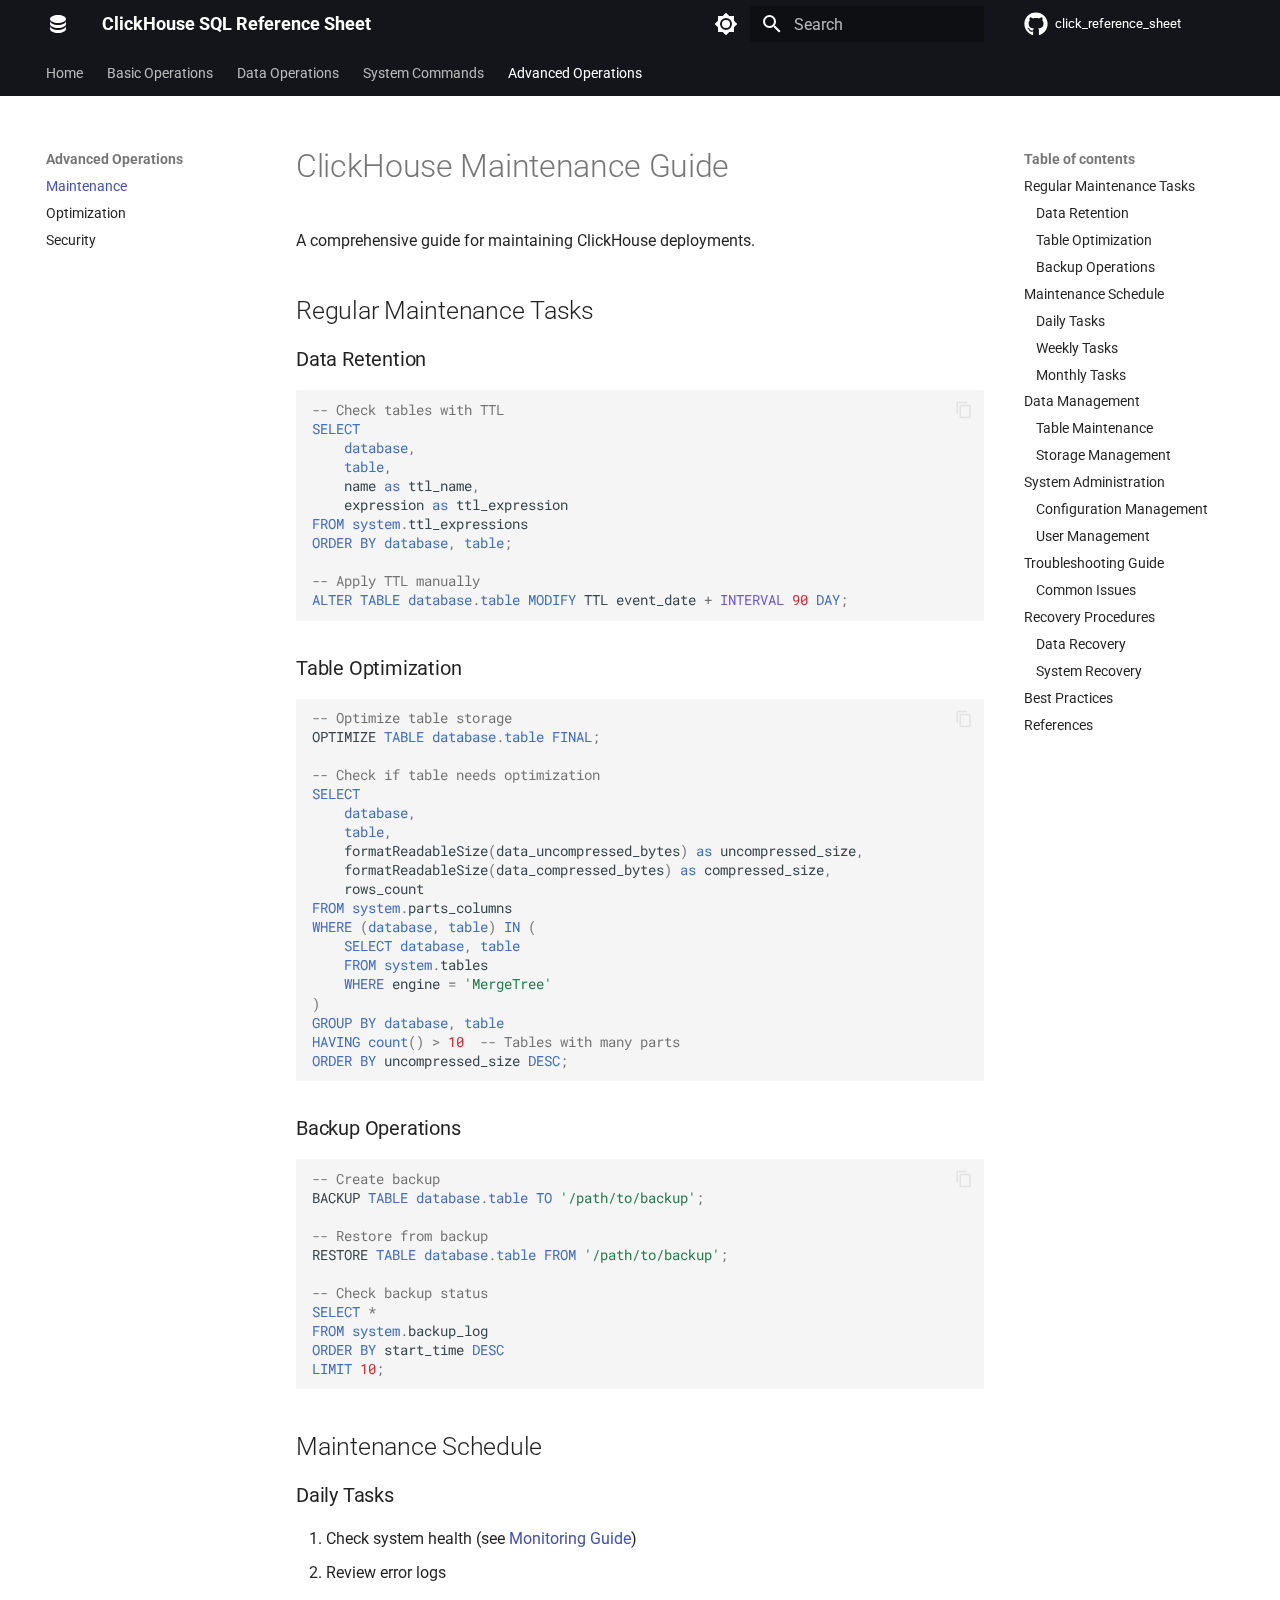
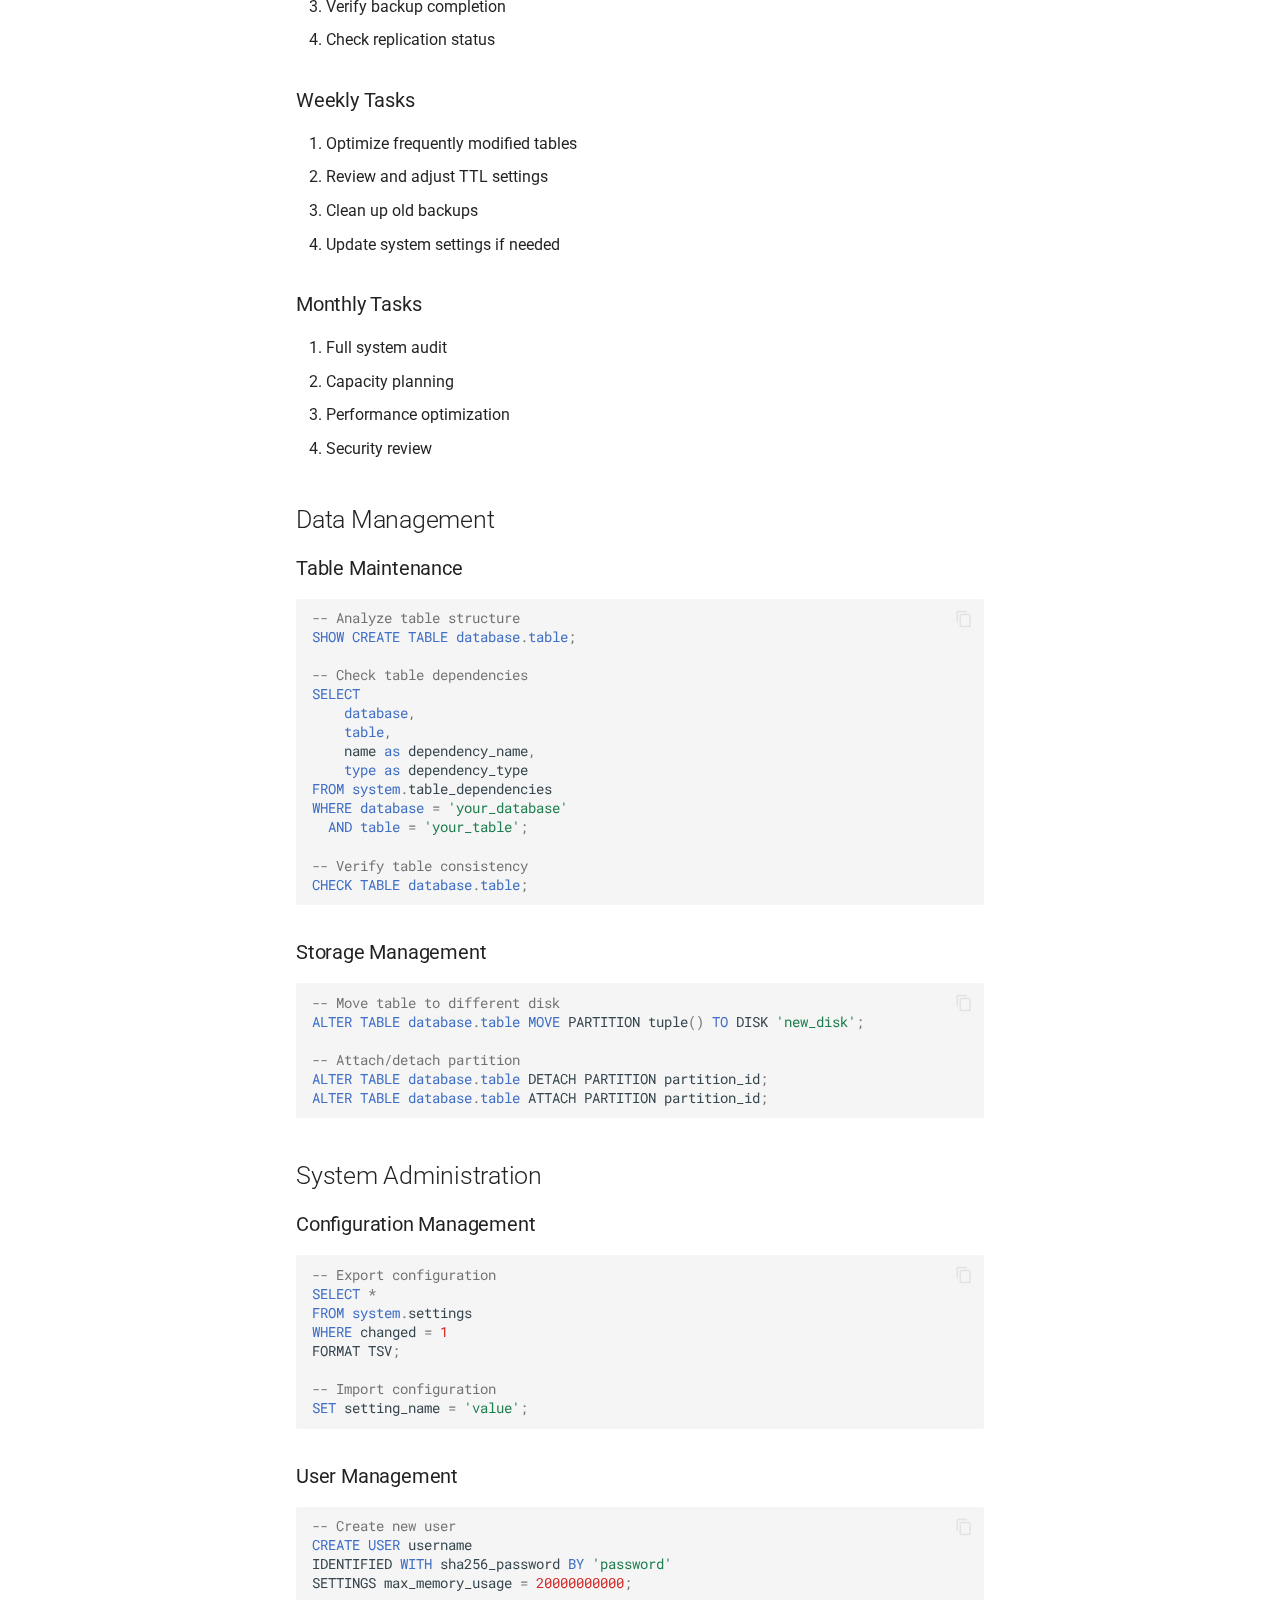
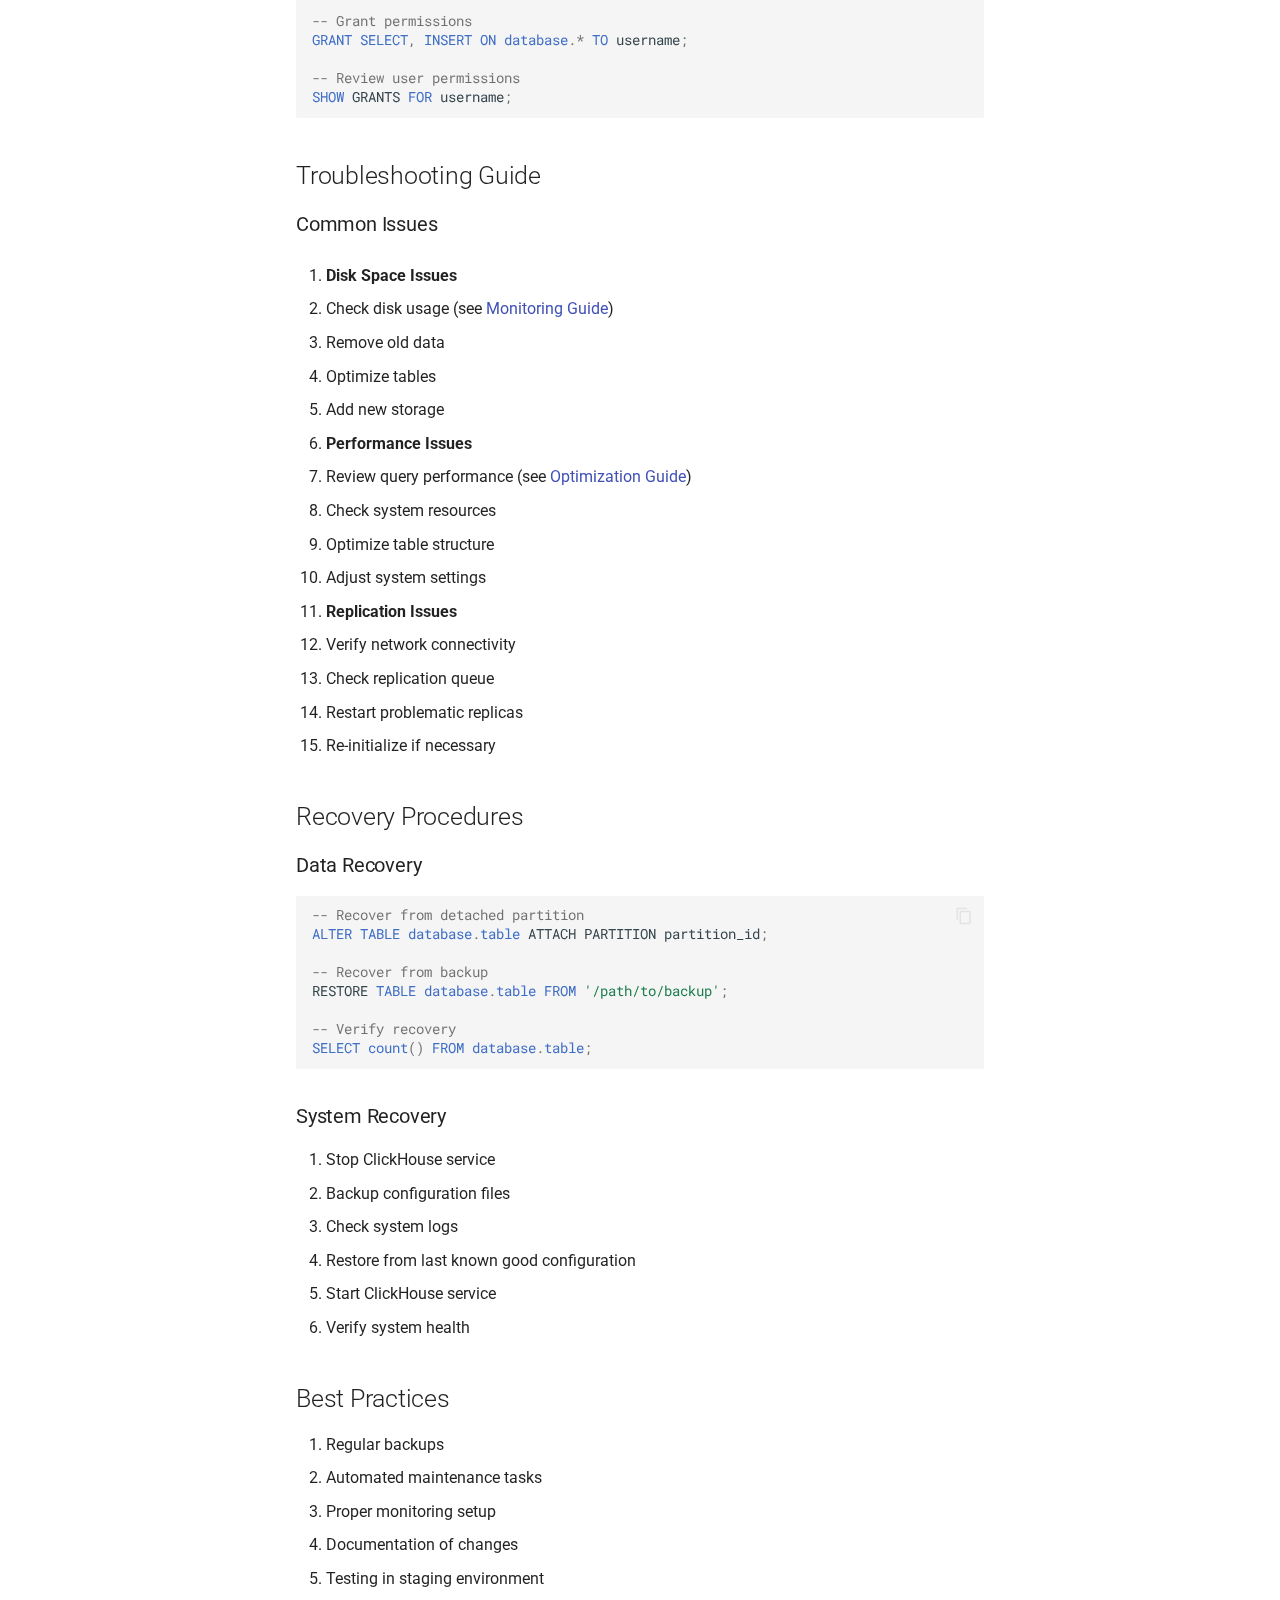
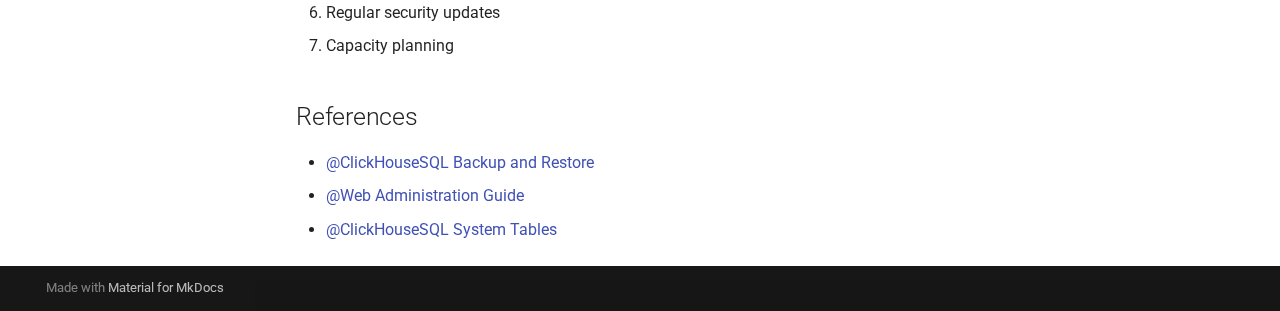
==== advanced-operations/maintenance/index.html @ 94f3423c "Deployed 184986d with MkDocs version: 1.6.1" ====
<!doctype html><html lang=en class=no-js> <head><meta charset=utf-8><meta name=viewport content="width=device-width,initial-scale=1"><meta name=description content="A comprehensive SQL command reference sheet for ClickHouse Cloud Field Team"><link href=https://maruthiprithivi.github.io/click_reference_sheet/advanced-operations/maintenance/ rel=canonical><link href=../../system-commands/performance/ rel=prev><link href=../optimization/ rel=next><link rel=icon href=../../assets/images/favicon.png><meta name=generator content="mkdocs-1.6.1, mkdocs-material-9.6.1"><title>Maintenance - ClickHouse SQL Reference Sheet</title><link rel=stylesheet href=../../assets/stylesheets/main.a40c8224.min.css><link rel=stylesheet href=../../assets/stylesheets/palette.06af60db.min.css><link rel=preconnect href=https://fonts.gstatic.com crossorigin><link rel=stylesheet href="https://fonts.googleapis.com/css?family=Roboto:300,300i,400,400i,700,700i%7CRoboto+Mono:400,400i,700,700i&display=fallback"><style>:root{--md-text-font:"Roboto";--md-code-font:"Roboto Mono"}</style><script>__md_scope=new URL("../..",location),__md_hash=e=>[...e].reduce(((e,_)=>(e<<5)-e+_.charCodeAt(0)),0),__md_get=(e,_=localStorage,t=__md_scope)=>JSON.parse(_.getItem(t.pathname+"."+e)),__md_set=(e,_,t=localStorage,a=__md_scope)=>{try{t.setItem(a.pathname+"."+e,JSON.stringify(_))}catch(e){}}</script></head> <body dir=ltr data-md-color-scheme=default data-md-color-primary=black data-md-color-accent=blue> <input class=md-toggle data-md-toggle=drawer type=checkbox id=__drawer autocomplete=off> <input class=md-toggle data-md-toggle=search type=checkbox id=__search autocomplete=off> <label class=md-overlay for=__drawer></label> <div data-md-component=skip> <a href=#clickhouse-maintenance-guide class=md-skip> Skip to content </a> </div> <div data-md-component=announce> </div> <header class=md-header data-md-component=header> <nav class="md-header__inner md-grid" aria-label=Header> <a href=../.. title="ClickHouse SQL Reference Sheet" class="md-header__button md-logo" aria-label="ClickHouse SQL Reference Sheet" data-md-component=logo> <svg xmlns=http://www.w3.org/2000/svg viewbox="0 0 24 24"><path d="M12 3C7.58 3 4 4.79 4 7s3.58 4 8 4 8-1.79 8-4-3.58-4-8-4M4 9v3c0 2.21 3.58 4 8 4s8-1.79 8-4V9c0 2.21-3.58 4-8 4s-8-1.79-8-4m0 5v3c0 2.21 3.58 4 8 4s8-1.79 8-4v-3c0 2.21-3.58 4-8 4s-8-1.79-8-4"/></svg> </a> <label class="md-header__button md-icon" for=__drawer> <svg xmlns=http://www.w3.org/2000/svg viewbox="0 0 24 24"><path d="M3 6h18v2H3zm0 5h18v2H3zm0 5h18v2H3z"/></svg> </label> <div class=md-header__title data-md-component=header-title> <div class=md-header__ellipsis> <div class=md-header__topic> <span class=md-ellipsis> ClickHouse SQL Reference Sheet </span> </div> <div class=md-header__topic data-md-component=header-topic> <span class=md-ellipsis> Maintenance </span> </div> </div> </div> <form class=md-header__option data-md-component=palette> <input class=md-option data-md-color-media="(prefers-color-scheme: light)" data-md-color-scheme=default data-md-color-primary=black data-md-color-accent=blue aria-label="Switch to dark mode" type=radio name=__palette id=__palette_0> <label class="md-header__button md-icon" title="Switch to dark mode" for=__palette_1 hidden> <svg xmlns=http://www.w3.org/2000/svg viewbox="0 0 24 24"><path d="M12 8a4 4 0 0 0-4 4 4 4 0 0 0 4 4 4 4 0 0 0 4-4 4 4 0 0 0-4-4m0 10a6 6 0 0 1-6-6 6 6 0 0 1 6-6 6 6 0 0 1 6 6 6 6 0 0 1-6 6m8-9.31V4h-4.69L12 .69 8.69 4H4v4.69L.69 12 4 15.31V20h4.69L12 23.31 15.31 20H20v-4.69L23.31 12z"/></svg> </label> <input class=md-option data-md-color-media="(prefers-color-scheme: dark)" data-md-color-scheme=slate data-md-color-primary=black data-md-color-accent=blue aria-label="Switch to light mode" type=radio name=__palette id=__palette_1> <label class="md-header__button md-icon" title="Switch to light mode" for=__palette_0 hidden> <svg xmlns=http://www.w3.org/2000/svg viewbox="0 0 24 24"><path d="M12 18c-.89 0-1.74-.2-2.5-.55C11.56 16.5 13 14.42 13 12s-1.44-4.5-3.5-5.45C10.26 6.2 11.11 6 12 6a6 6 0 0 1 6 6 6 6 0 0 1-6 6m8-9.31V4h-4.69L12 .69 8.69 4H4v4.69L.69 12 4 15.31V20h4.69L12 23.31 15.31 20H20v-4.69L23.31 12z"/></svg> </label> </form> <script>var palette=__md_get("__palette");if(palette&&palette.color){if("(prefers-color-scheme)"===palette.color.media){var media=matchMedia("(prefers-color-scheme: light)"),input=document.querySelector(media.matches?"[data-md-color-media='(prefers-color-scheme: light)']":"[data-md-color-media='(prefers-color-scheme: dark)']");palette.color.media=input.getAttribute("data-md-color-media"),palette.color.scheme=input.getAttribute("data-md-color-scheme"),palette.color.primary=input.getAttribute("data-md-color-primary"),palette.color.accent=input.getAttribute("data-md-color-accent")}for(var[key,value]of Object.entries(palette.color))document.body.setAttribute("data-md-color-"+key,value)}</script> <label class="md-header__button md-icon" for=__search> <svg xmlns=http://www.w3.org/2000/svg viewbox="0 0 24 24"><path d="M9.5 3A6.5 6.5 0 0 1 16 9.5c0 1.61-.59 3.09-1.56 4.23l.27.27h.79l5 5-1.5 1.5-5-5v-.79l-.27-.27A6.52 6.52 0 0 1 9.5 16 6.5 6.5 0 0 1 3 9.5 6.5 6.5 0 0 1 9.5 3m0 2C7 5 5 7 5 9.5S7 14 9.5 14 14 12 14 9.5 12 5 9.5 5"/></svg> </label> <div class=md-search data-md-component=search role=dialog> <label class=md-search__overlay for=__search></label> <div class=md-search__inner role=search> <form class=md-search__form name=search> <input type=text class=md-search__input name=query aria-label=Search placeholder=Search autocapitalize=off autocorrect=off autocomplete=off spellcheck=false data-md-component=search-query required> <label class="md-search__icon md-icon" for=__search> <svg xmlns=http://www.w3.org/2000/svg viewbox="0 0 24 24"><path d="M9.5 3A6.5 6.5 0 0 1 16 9.5c0 1.61-.59 3.09-1.56 4.23l.27.27h.79l5 5-1.5 1.5-5-5v-.79l-.27-.27A6.52 6.52 0 0 1 9.5 16 6.5 6.5 0 0 1 3 9.5 6.5 6.5 0 0 1 9.5 3m0 2C7 5 5 7 5 9.5S7 14 9.5 14 14 12 14 9.5 12 5 9.5 5"/></svg> <svg xmlns=http://www.w3.org/2000/svg viewbox="0 0 24 24"><path d="M20 11v2H8l5.5 5.5-1.42 1.42L4.16 12l7.92-7.92L13.5 5.5 8 11z"/></svg> </label> <nav class=md-search__options aria-label=Search> <button type=reset class="md-search__icon md-icon" title=Clear aria-label=Clear tabindex=-1> <svg xmlns=http://www.w3.org/2000/svg viewbox="0 0 24 24"><path d="M19 6.41 17.59 5 12 10.59 6.41 5 5 6.41 10.59 12 5 17.59 6.41 19 12 13.41 17.59 19 19 17.59 13.41 12z"/></svg> </button> </nav> <div class=md-search__suggest data-md-component=search-suggest></div> </form> <div class=md-search__output> <div class=md-search__scrollwrap tabindex=0 data-md-scrollfix> <div class=md-search-result data-md-component=search-result> <div class=md-search-result__meta> Initializing search </div> <ol class=md-search-result__list role=presentation></ol> </div> </div> </div> </div> </div> <div class=md-header__source> <a href=https://github.com/maruthiprithivi/click_reference_sheet title="Go to repository" class=md-source data-md-component=source> <div class="md-source__icon md-icon"> <svg xmlns=http://www.w3.org/2000/svg viewbox="0 0 496 512"><!-- Font Awesome Free 6.7.2 by @fontawesome - https://fontawesome.com License - https://fontawesome.com/license/free (Icons: CC BY 4.0, Fonts: SIL OFL 1.1, Code: MIT License) Copyright 2024 Fonticons, Inc.--><path d="M165.9 397.4c0 2-2.3 3.6-5.2 3.6-3.3.3-5.6-1.3-5.6-3.6 0-2 2.3-3.6 5.2-3.6 3-.3 5.6 1.3 5.6 3.6m-31.1-4.5c-.7 2 1.3 4.3 4.3 4.9 2.6 1 5.6 0 6.2-2s-1.3-4.3-4.3-5.2c-2.6-.7-5.5.3-6.2 2.3m44.2-1.7c-2.9.7-4.9 2.6-4.6 4.9.3 2 2.9 3.3 5.9 2.6 2.9-.7 4.9-2.6 4.6-4.6-.3-1.9-3-3.2-5.9-2.9M244.8 8C106.1 8 0 113.3 0 252c0 110.9 69.8 205.8 169.5 239.2 12.8 2.3 17.3-5.6 17.3-12.1 0-6.2-.3-40.4-.3-61.4 0 0-70 15-84.7-29.8 0 0-11.4-29.1-27.8-36.6 0 0-22.9-15.7 1.6-15.4 0 0 24.9 2 38.6 25.8 21.9 38.6 58.6 27.5 72.9 20.9 2.3-16 8.8-27.1 16-33.7-55.9-6.2-112.3-14.3-112.3-110.5 0-27.5 7.6-41.3 23.6-58.9-2.6-6.5-11.1-33.3 2.6-67.9 20.9-6.5 69 27 69 27 20-5.6 41.5-8.5 62.8-8.5s42.8 2.9 62.8 8.5c0 0 48.1-33.6 69-27 13.7 34.7 5.2 61.4 2.6 67.9 16 17.7 25.8 31.5 25.8 58.9 0 96.5-58.9 104.2-114.8 110.5 9.2 7.9 17 22.9 17 46.4 0 33.7-.3 75.4-.3 83.6 0 6.5 4.6 14.4 17.3 12.1C428.2 457.8 496 362.9 496 252 496 113.3 383.5 8 244.8 8M97.2 352.9c-1.3 1-1 3.3.7 5.2 1.6 1.6 3.9 2.3 5.2 1 1.3-1 1-3.3-.7-5.2-1.6-1.6-3.9-2.3-5.2-1m-10.8-8.1c-.7 1.3.3 2.9 2.3 3.9 1.6 1 3.6.7 4.3-.7.7-1.3-.3-2.9-2.3-3.9-2-.6-3.6-.3-4.3.7m32.4 35.6c-1.6 1.3-1 4.3 1.3 6.2 2.3 2.3 5.2 2.6 6.5 1 1.3-1.3.7-4.3-1.3-6.2-2.2-2.3-5.2-2.6-6.5-1m-11.4-14.7c-1.6 1-1.6 3.6 0 5.9s4.3 3.3 5.6 2.3c1.6-1.3 1.6-3.9 0-6.2-1.4-2.3-4-3.3-5.6-2"/></svg> </div> <div class=md-source__repository> click_reference_sheet </div> </a> </div> </nav> </header> <div class=md-container data-md-component=container> <nav class=md-tabs aria-label=Tabs data-md-component=tabs> <div class=md-grid> <ul class=md-tabs__list> <li class=md-tabs__item> <a href=../.. class=md-tabs__link> Home </a> </li> <li class=md-tabs__item> <a href=../../basic-operations/connection/ class=md-tabs__link> Basic Operations </a> </li> <li class=md-tabs__item> <a href=../../data-operations/insert/ class=md-tabs__link> Data Operations </a> </li> <li class=md-tabs__item> <a href=../../system-commands/monitoring/ class=md-tabs__link> System Commands </a> </li> <li class="md-tabs__item md-tabs__item--active"> <a href=./ class=md-tabs__link> Advanced Operations </a> </li> </ul> </div> </nav> <main class=md-main data-md-component=main> <div class="md-main__inner md-grid"> <div class="md-sidebar md-sidebar--primary" data-md-component=sidebar data-md-type=navigation> <div class=md-sidebar__scrollwrap> <div class=md-sidebar__inner> <nav class="md-nav md-nav--primary md-nav--lifted" aria-label=Navigation data-md-level=0> <label class=md-nav__title for=__drawer> <a href=../.. title="ClickHouse SQL Reference Sheet" class="md-nav__button md-logo" aria-label="ClickHouse SQL Reference Sheet" data-md-component=logo> <svg xmlns=http://www.w3.org/2000/svg viewbox="0 0 24 24"><path d="M12 3C7.58 3 4 4.79 4 7s3.58 4 8 4 8-1.79 8-4-3.58-4-8-4M4 9v3c0 2.21 3.58 4 8 4s8-1.79 8-4V9c0 2.21-3.58 4-8 4s-8-1.79-8-4m0 5v3c0 2.21 3.58 4 8 4s8-1.79 8-4v-3c0 2.21-3.58 4-8 4s-8-1.79-8-4"/></svg> </a> ClickHouse SQL Reference Sheet </label> <div class=md-nav__source> <a href=https://github.com/maruthiprithivi/click_reference_sheet title="Go to repository" class=md-source data-md-component=source> <div class="md-source__icon md-icon"> <svg xmlns=http://www.w3.org/2000/svg viewbox="0 0 496 512"><!-- Font Awesome Free 6.7.2 by @fontawesome - https://fontawesome.com License - https://fontawesome.com/license/free (Icons: CC BY 4.0, Fonts: SIL OFL 1.1, Code: MIT License) Copyright 2024 Fonticons, Inc.--><path d="M165.9 397.4c0 2-2.3 3.6-5.2 3.6-3.3.3-5.6-1.3-5.6-3.6 0-2 2.3-3.6 5.2-3.6 3-.3 5.6 1.3 5.6 3.6m-31.1-4.5c-.7 2 1.3 4.3 4.3 4.9 2.6 1 5.6 0 6.2-2s-1.3-4.3-4.3-5.2c-2.6-.7-5.5.3-6.2 2.3m44.2-1.7c-2.9.7-4.9 2.6-4.6 4.9.3 2 2.9 3.3 5.9 2.6 2.9-.7 4.9-2.6 4.6-4.6-.3-1.9-3-3.2-5.9-2.9M244.8 8C106.1 8 0 113.3 0 252c0 110.9 69.8 205.8 169.5 239.2 12.8 2.3 17.3-5.6 17.3-12.1 0-6.2-.3-40.4-.3-61.4 0 0-70 15-84.7-29.8 0 0-11.4-29.1-27.8-36.6 0 0-22.9-15.7 1.6-15.4 0 0 24.9 2 38.6 25.8 21.9 38.6 58.6 27.5 72.9 20.9 2.3-16 8.8-27.1 16-33.7-55.9-6.2-112.3-14.3-112.3-110.5 0-27.5 7.6-41.3 23.6-58.9-2.6-6.5-11.1-33.3 2.6-67.9 20.9-6.5 69 27 69 27 20-5.6 41.5-8.5 62.8-8.5s42.8 2.9 62.8 8.5c0 0 48.1-33.6 69-27 13.7 34.7 5.2 61.4 2.6 67.9 16 17.7 25.8 31.5 25.8 58.9 0 96.5-58.9 104.2-114.8 110.5 9.2 7.9 17 22.9 17 46.4 0 33.7-.3 75.4-.3 83.6 0 6.5 4.6 14.4 17.3 12.1C428.2 457.8 496 362.9 496 252 496 113.3 383.5 8 244.8 8M97.2 352.9c-1.3 1-1 3.3.7 5.2 1.6 1.6 3.9 2.3 5.2 1 1.3-1 1-3.3-.7-5.2-1.6-1.6-3.9-2.3-5.2-1m-10.8-8.1c-.7 1.3.3 2.9 2.3 3.9 1.6 1 3.6.7 4.3-.7.7-1.3-.3-2.9-2.3-3.9-2-.6-3.6-.3-4.3.7m32.4 35.6c-1.6 1.3-1 4.3 1.3 6.2 2.3 2.3 5.2 2.6 6.5 1 1.3-1.3.7-4.3-1.3-6.2-2.2-2.3-5.2-2.6-6.5-1m-11.4-14.7c-1.6 1-1.6 3.6 0 5.9s4.3 3.3 5.6 2.3c1.6-1.3 1.6-3.9 0-6.2-1.4-2.3-4-3.3-5.6-2"/></svg> </div> <div class=md-source__repository> click_reference_sheet </div> </a> </div> <ul class=md-nav__list data-md-scrollfix> <li class=md-nav__item> <a href=../.. class=md-nav__link> <span class=md-ellipsis> Home </span> </a> </li> <li class="md-nav__item md-nav__item--nested"> <input class="md-nav__toggle md-toggle " type=checkbox id=__nav_2> <label class=md-nav__link for=__nav_2 id=__nav_2_label tabindex=0> <span class=md-ellipsis> Basic Operations </span> <span class="md-nav__icon md-icon"></span> </label> <nav class=md-nav data-md-level=1 aria-labelledby=__nav_2_label aria-expanded=false> <label class=md-nav__title for=__nav_2> <span class="md-nav__icon md-icon"></span> Basic Operations </label> <ul class=md-nav__list data-md-scrollfix> <li class=md-nav__item> <a href=../../basic-operations/connection/ class=md-nav__link> <span class=md-ellipsis> Connection </span> </a> </li> <li class=md-nav__item> <a href=../../basic-operations/databases/ class=md-nav__link> <span class=md-ellipsis> Databases </span> </a> </li> <li class=md-nav__item> <a href=../../basic-operations/tables/ class=md-nav__link> <span class=md-ellipsis> Tables </span> </a> </li> </ul> </nav> </li> <li class="md-nav__item md-nav__item--nested"> <input class="md-nav__toggle md-toggle " type=checkbox id=__nav_3> <label class=md-nav__link for=__nav_3 id=__nav_3_label tabindex=0> <span class=md-ellipsis> Data Operations </span> <span class="md-nav__icon md-icon"></span> </label> <nav class=md-nav data-md-level=1 aria-labelledby=__nav_3_label aria-expanded=false> <label class=md-nav__title for=__nav_3> <span class="md-nav__icon md-icon"></span> Data Operations </label> <ul class=md-nav__list data-md-scrollfix> <li class=md-nav__item> <a href=../../data-operations/insert/ class=md-nav__link> <span class=md-ellipsis> Inserting Data </span> </a> </li> <li class=md-nav__item> <a href=../../data-operations/select/ class=md-nav__link> <span class=md-ellipsis> Querying Data </span> </a> </li> <li class=md-nav__item> <a href=../../data-operations/update.md class=md-nav__link> <span class=md-ellipsis> Updating Data </span> </a> </li> </ul> </nav> </li> <li class="md-nav__item md-nav__item--nested"> <input class="md-nav__toggle md-toggle " type=checkbox id=__nav_4> <label class=md-nav__link for=__nav_4 id=__nav_4_label tabindex=0> <span class=md-ellipsis> System Commands </span> <span class="md-nav__icon md-icon"></span> </label> <nav class=md-nav data-md-level=1 aria-labelledby=__nav_4_label aria-expanded=false> <label class=md-nav__title for=__nav_4> <span class="md-nav__icon md-icon"></span> System Commands </label> <ul class=md-nav__list data-md-scrollfix> <li class=md-nav__item> <a href=../../system-commands/monitoring/ class=md-nav__link> <span class=md-ellipsis> Monitoring </span> </a> </li> <li class=md-nav__item> <a href=../../system-commands/performance/ class=md-nav__link> <span class=md-ellipsis> Performance </span> </a> </li> </ul> </nav> </li> <li class="md-nav__item md-nav__item--active md-nav__item--section md-nav__item--nested"> <input class="md-nav__toggle md-toggle " type=checkbox id=__nav_5 checked> <label class=md-nav__link for=__nav_5 id=__nav_5_label tabindex> <span class=md-ellipsis> Advanced Operations </span> <span class="md-nav__icon md-icon"></span> </label> <nav class=md-nav data-md-level=1 aria-labelledby=__nav_5_label aria-expanded=true> <label class=md-nav__title for=__nav_5> <span class="md-nav__icon md-icon"></span> Advanced Operations </label> <ul class=md-nav__list data-md-scrollfix> <li class="md-nav__item md-nav__item--active"> <input class="md-nav__toggle md-toggle" type=checkbox id=__toc> <label class="md-nav__link md-nav__link--active" for=__toc> <span class=md-ellipsis> Maintenance </span> <span class="md-nav__icon md-icon"></span> </label> <a href=./ class="md-nav__link md-nav__link--active"> <span class=md-ellipsis> Maintenance </span> </a> <nav class="md-nav md-nav--secondary" aria-label="Table of contents"> <label class=md-nav__title for=__toc> <span class="md-nav__icon md-icon"></span> Table of contents </label> <ul class=md-nav__list data-md-component=toc data-md-scrollfix> <li class=md-nav__item> <a href=#regular-maintenance-tasks class=md-nav__link> <span class=md-ellipsis> Regular Maintenance Tasks </span> </a> <nav class=md-nav aria-label="Regular Maintenance Tasks"> <ul class=md-nav__list> <li class=md-nav__item> <a href=#data-retention class=md-nav__link> <span class=md-ellipsis> Data Retention </span> </a> </li> <li class=md-nav__item> <a href=#table-optimization class=md-nav__link> <span class=md-ellipsis> Table Optimization </span> </a> </li> <li class=md-nav__item> <a href=#backup-operations class=md-nav__link> <span class=md-ellipsis> Backup Operations </span> </a> </li> </ul> </nav> </li> <li class=md-nav__item> <a href=#maintenance-schedule class=md-nav__link> <span class=md-ellipsis> Maintenance Schedule </span> </a> <nav class=md-nav aria-label="Maintenance Schedule"> <ul class=md-nav__list> <li class=md-nav__item> <a href=#daily-tasks class=md-nav__link> <span class=md-ellipsis> Daily Tasks </span> </a> </li> <li class=md-nav__item> <a href=#weekly-tasks class=md-nav__link> <span class=md-ellipsis> Weekly Tasks </span> </a> </li> <li class=md-nav__item> <a href=#monthly-tasks class=md-nav__link> <span class=md-ellipsis> Monthly Tasks </span> </a> </li> </ul> </nav> </li> <li class=md-nav__item> <a href=#data-management class=md-nav__link> <span class=md-ellipsis> Data Management </span> </a> <nav class=md-nav aria-label="Data Management"> <ul class=md-nav__list> <li class=md-nav__item> <a href=#table-maintenance class=md-nav__link> <span class=md-ellipsis> Table Maintenance </span> </a> </li> <li class=md-nav__item> <a href=#storage-management class=md-nav__link> <span class=md-ellipsis> Storage Management </span> </a> </li> </ul> </nav> </li> <li class=md-nav__item> <a href=#system-administration class=md-nav__link> <span class=md-ellipsis> System Administration </span> </a> <nav class=md-nav aria-label="System Administration"> <ul class=md-nav__list> <li class=md-nav__item> <a href=#configuration-management class=md-nav__link> <span class=md-ellipsis> Configuration Management </span> </a> </li> <li class=md-nav__item> <a href=#user-management class=md-nav__link> <span class=md-ellipsis> User Management </span> </a> </li> </ul> </nav> </li> <li class=md-nav__item> <a href=#troubleshooting-guide class=md-nav__link> <span class=md-ellipsis> Troubleshooting Guide </span> </a> <nav class=md-nav aria-label="Troubleshooting Guide"> <ul class=md-nav__list> <li class=md-nav__item> <a href=#common-issues class=md-nav__link> <span class=md-ellipsis> Common Issues </span> </a> </li> </ul> </nav> </li> <li class=md-nav__item> <a href=#recovery-procedures class=md-nav__link> <span class=md-ellipsis> Recovery Procedures </span> </a> <nav class=md-nav aria-label="Recovery Procedures"> <ul class=md-nav__list> <li class=md-nav__item> <a href=#data-recovery class=md-nav__link> <span class=md-ellipsis> Data Recovery </span> </a> </li> <li class=md-nav__item> <a href=#system-recovery class=md-nav__link> <span class=md-ellipsis> System Recovery </span> </a> </li> </ul> </nav> </li> <li class=md-nav__item> <a href=#best-practices class=md-nav__link> <span class=md-ellipsis> Best Practices </span> </a> </li> <li class=md-nav__item> <a href=#references class=md-nav__link> <span class=md-ellipsis> References </span> </a> </li> </ul> </nav> </li> <li class=md-nav__item> <a href=../optimization/ class=md-nav__link> <span class=md-ellipsis> Optimization </span> </a> </li> <li class=md-nav__item> <a href=../security/ class=md-nav__link> <span class=md-ellipsis> Security </span> </a> </li> </ul> </nav> </li> </ul> </nav> </div> </div> </div> <div class="md-sidebar md-sidebar--secondary" data-md-component=sidebar data-md-type=toc> <div class=md-sidebar__scrollwrap> <div class=md-sidebar__inner> <nav class="md-nav md-nav--secondary" aria-label="Table of contents"> <label class=md-nav__title for=__toc> <span class="md-nav__icon md-icon"></span> Table of contents </label> <ul class=md-nav__list data-md-component=toc data-md-scrollfix> <li class=md-nav__item> <a href=#regular-maintenance-tasks class=md-nav__link> <span class=md-ellipsis> Regular Maintenance Tasks </span> </a> <nav class=md-nav aria-label="Regular Maintenance Tasks"> <ul class=md-nav__list> <li class=md-nav__item> <a href=#data-retention class=md-nav__link> <span class=md-ellipsis> Data Retention </span> </a> </li> <li class=md-nav__item> <a href=#table-optimization class=md-nav__link> <span class=md-ellipsis> Table Optimization </span> </a> </li> <li class=md-nav__item> <a href=#backup-operations class=md-nav__link> <span class=md-ellipsis> Backup Operations </span> </a> </li> </ul> </nav> </li> <li class=md-nav__item> <a href=#maintenance-schedule class=md-nav__link> <span class=md-ellipsis> Maintenance Schedule </span> </a> <nav class=md-nav aria-label="Maintenance Schedule"> <ul class=md-nav__list> <li class=md-nav__item> <a href=#daily-tasks class=md-nav__link> <span class=md-ellipsis> Daily Tasks </span> </a> </li> <li class=md-nav__item> <a href=#weekly-tasks class=md-nav__link> <span class=md-ellipsis> Weekly Tasks </span> </a> </li> <li class=md-nav__item> <a href=#monthly-tasks class=md-nav__link> <span class=md-ellipsis> Monthly Tasks </span> </a> </li> </ul> </nav> </li> <li class=md-nav__item> <a href=#data-management class=md-nav__link> <span class=md-ellipsis> Data Management </span> </a> <nav class=md-nav aria-label="Data Management"> <ul class=md-nav__list> <li class=md-nav__item> <a href=#table-maintenance class=md-nav__link> <span class=md-ellipsis> Table Maintenance </span> </a> </li> <li class=md-nav__item> <a href=#storage-management class=md-nav__link> <span class=md-ellipsis> Storage Management </span> </a> </li> </ul> </nav> </li> <li class=md-nav__item> <a href=#system-administration class=md-nav__link> <span class=md-ellipsis> System Administration </span> </a> <nav class=md-nav aria-label="System Administration"> <ul class=md-nav__list> <li class=md-nav__item> <a href=#configuration-management class=md-nav__link> <span class=md-ellipsis> Configuration Management </span> </a> </li> <li class=md-nav__item> <a href=#user-management class=md-nav__link> <span class=md-ellipsis> User Management </span> </a> </li> </ul> </nav> </li> <li class=md-nav__item> <a href=#troubleshooting-guide class=md-nav__link> <span class=md-ellipsis> Troubleshooting Guide </span> </a> <nav class=md-nav aria-label="Troubleshooting Guide"> <ul class=md-nav__list> <li class=md-nav__item> <a href=#common-issues class=md-nav__link> <span class=md-ellipsis> Common Issues </span> </a> </li> </ul> </nav> </li> <li class=md-nav__item> <a href=#recovery-procedures class=md-nav__link> <span class=md-ellipsis> Recovery Procedures </span> </a> <nav class=md-nav aria-label="Recovery Procedures"> <ul class=md-nav__list> <li class=md-nav__item> <a href=#data-recovery class=md-nav__link> <span class=md-ellipsis> Data Recovery </span> </a> </li> <li class=md-nav__item> <a href=#system-recovery class=md-nav__link> <span class=md-ellipsis> System Recovery </span> </a> </li> </ul> </nav> </li> <li class=md-nav__item> <a href=#best-practices class=md-nav__link> <span class=md-ellipsis> Best Practices </span> </a> </li> <li class=md-nav__item> <a href=#references class=md-nav__link> <span class=md-ellipsis> References </span> </a> </li> </ul> </nav> </div> </div> </div> <div class=md-content data-md-component=content> <article class="md-content__inner md-typeset"> <h1 id=clickhouse-maintenance-guide>ClickHouse Maintenance Guide</h1> <p>A comprehensive guide for maintaining ClickHouse deployments.</p> <h2 id=regular-maintenance-tasks>Regular Maintenance Tasks</h2> <h3 id=data-retention>Data Retention</h3> <div class=highlight><pre><span></span><code><span id=__code-0-1><a id=__codelineno-0-1 name=__codelineno-0-1 href=#__codelineno-0-1></a><span class=c1>-- Check tables with TTL</span>
</span><span id=__code-0-2><a id=__codelineno-0-2 name=__codelineno-0-2 href=#__codelineno-0-2></a><span class=k>SELECT</span>
</span><span id=__code-0-3><a id=__codelineno-0-3 name=__codelineno-0-3 href=#__codelineno-0-3></a><span class=w>    </span><span class=k>database</span><span class=p>,</span>
</span><span id=__code-0-4><a id=__codelineno-0-4 name=__codelineno-0-4 href=#__codelineno-0-4></a><span class=w>    </span><span class=k>table</span><span class=p>,</span>
</span><span id=__code-0-5><a id=__codelineno-0-5 name=__codelineno-0-5 href=#__codelineno-0-5></a><span class=w>    </span><span class=n>name</span><span class=w> </span><span class=k>as</span><span class=w> </span><span class=n>ttl_name</span><span class=p>,</span>
</span><span id=__code-0-6><a id=__codelineno-0-6 name=__codelineno-0-6 href=#__codelineno-0-6></a><span class=w>    </span><span class=n>expression</span><span class=w> </span><span class=k>as</span><span class=w> </span><span class=n>ttl_expression</span>
</span><span id=__code-0-7><a id=__codelineno-0-7 name=__codelineno-0-7 href=#__codelineno-0-7></a><span class=k>FROM</span><span class=w> </span><span class=k>system</span><span class=p>.</span><span class=n>ttl_expressions</span>
</span><span id=__code-0-8><a id=__codelineno-0-8 name=__codelineno-0-8 href=#__codelineno-0-8></a><span class=k>ORDER</span><span class=w> </span><span class=k>BY</span><span class=w> </span><span class=k>database</span><span class=p>,</span><span class=w> </span><span class=k>table</span><span class=p>;</span>
</span><span id=__code-0-9><a id=__codelineno-0-9 name=__codelineno-0-9 href=#__codelineno-0-9></a>
</span><span id=__code-0-10><a id=__codelineno-0-10 name=__codelineno-0-10 href=#__codelineno-0-10></a><span class=c1>-- Apply TTL manually</span>
</span><span id=__code-0-11><a id=__codelineno-0-11 name=__codelineno-0-11 href=#__codelineno-0-11></a><span class=k>ALTER</span><span class=w> </span><span class=k>TABLE</span><span class=w> </span><span class=k>database</span><span class=p>.</span><span class=k>table</span><span class=w> </span><span class=k>MODIFY</span><span class=w> </span><span class=n>TTL</span><span class=w> </span><span class=n>event_date</span><span class=w> </span><span class=o>+</span><span class=w> </span><span class=nb>INTERVAL</span><span class=w> </span><span class=mi>90</span><span class=w> </span><span class=k>DAY</span><span class=p>;</span>
</span></code></pre></div> <h3 id=table-optimization>Table Optimization</h3> <div class=highlight><pre><span></span><code><span id=__code-1-1><a id=__codelineno-1-1 name=__codelineno-1-1 href=#__codelineno-1-1></a><span class=c1>-- Optimize table storage</span>
</span><span id=__code-1-2><a id=__codelineno-1-2 name=__codelineno-1-2 href=#__codelineno-1-2></a><span class=n>OPTIMIZE</span><span class=w> </span><span class=k>TABLE</span><span class=w> </span><span class=k>database</span><span class=p>.</span><span class=k>table</span><span class=w> </span><span class=k>FINAL</span><span class=p>;</span>
</span><span id=__code-1-3><a id=__codelineno-1-3 name=__codelineno-1-3 href=#__codelineno-1-3></a>
</span><span id=__code-1-4><a id=__codelineno-1-4 name=__codelineno-1-4 href=#__codelineno-1-4></a><span class=c1>-- Check if table needs optimization</span>
</span><span id=__code-1-5><a id=__codelineno-1-5 name=__codelineno-1-5 href=#__codelineno-1-5></a><span class=k>SELECT</span>
</span><span id=__code-1-6><a id=__codelineno-1-6 name=__codelineno-1-6 href=#__codelineno-1-6></a><span class=w>    </span><span class=k>database</span><span class=p>,</span>
</span><span id=__code-1-7><a id=__codelineno-1-7 name=__codelineno-1-7 href=#__codelineno-1-7></a><span class=w>    </span><span class=k>table</span><span class=p>,</span>
</span><span id=__code-1-8><a id=__codelineno-1-8 name=__codelineno-1-8 href=#__codelineno-1-8></a><span class=w>    </span><span class=n>formatReadableSize</span><span class=p>(</span><span class=n>data_uncompressed_bytes</span><span class=p>)</span><span class=w> </span><span class=k>as</span><span class=w> </span><span class=n>uncompressed_size</span><span class=p>,</span>
</span><span id=__code-1-9><a id=__codelineno-1-9 name=__codelineno-1-9 href=#__codelineno-1-9></a><span class=w>    </span><span class=n>formatReadableSize</span><span class=p>(</span><span class=n>data_compressed_bytes</span><span class=p>)</span><span class=w> </span><span class=k>as</span><span class=w> </span><span class=n>compressed_size</span><span class=p>,</span>
</span><span id=__code-1-10><a id=__codelineno-1-10 name=__codelineno-1-10 href=#__codelineno-1-10></a><span class=w>    </span><span class=n>rows_count</span>
</span><span id=__code-1-11><a id=__codelineno-1-11 name=__codelineno-1-11 href=#__codelineno-1-11></a><span class=k>FROM</span><span class=w> </span><span class=k>system</span><span class=p>.</span><span class=n>parts_columns</span>
</span><span id=__code-1-12><a id=__codelineno-1-12 name=__codelineno-1-12 href=#__codelineno-1-12></a><span class=k>WHERE</span><span class=w> </span><span class=p>(</span><span class=k>database</span><span class=p>,</span><span class=w> </span><span class=k>table</span><span class=p>)</span><span class=w> </span><span class=k>IN</span><span class=w> </span><span class=p>(</span>
</span><span id=__code-1-13><a id=__codelineno-1-13 name=__codelineno-1-13 href=#__codelineno-1-13></a><span class=w>    </span><span class=k>SELECT</span><span class=w> </span><span class=k>database</span><span class=p>,</span><span class=w> </span><span class=k>table</span>
</span><span id=__code-1-14><a id=__codelineno-1-14 name=__codelineno-1-14 href=#__codelineno-1-14></a><span class=w>    </span><span class=k>FROM</span><span class=w> </span><span class=k>system</span><span class=p>.</span><span class=n>tables</span>
</span><span id=__code-1-15><a id=__codelineno-1-15 name=__codelineno-1-15 href=#__codelineno-1-15></a><span class=w>    </span><span class=k>WHERE</span><span class=w> </span><span class=n>engine</span><span class=w> </span><span class=o>=</span><span class=w> </span><span class=s1>&#39;MergeTree&#39;</span>
</span><span id=__code-1-16><a id=__codelineno-1-16 name=__codelineno-1-16 href=#__codelineno-1-16></a><span class=p>)</span>
</span><span id=__code-1-17><a id=__codelineno-1-17 name=__codelineno-1-17 href=#__codelineno-1-17></a><span class=k>GROUP</span><span class=w> </span><span class=k>BY</span><span class=w> </span><span class=k>database</span><span class=p>,</span><span class=w> </span><span class=k>table</span>
</span><span id=__code-1-18><a id=__codelineno-1-18 name=__codelineno-1-18 href=#__codelineno-1-18></a><span class=k>HAVING</span><span class=w> </span><span class=k>count</span><span class=p>()</span><span class=w> </span><span class=o>&gt;</span><span class=w> </span><span class=mi>10</span><span class=w>  </span><span class=c1>-- Tables with many parts</span>
</span><span id=__code-1-19><a id=__codelineno-1-19 name=__codelineno-1-19 href=#__codelineno-1-19></a><span class=k>ORDER</span><span class=w> </span><span class=k>BY</span><span class=w> </span><span class=n>uncompressed_size</span><span class=w> </span><span class=k>DESC</span><span class=p>;</span>
</span></code></pre></div> <h3 id=backup-operations>Backup Operations</h3> <div class=highlight><pre><span></span><code><span id=__code-2-1><a id=__codelineno-2-1 name=__codelineno-2-1 href=#__codelineno-2-1></a><span class=c1>-- Create backup</span>
</span><span id=__code-2-2><a id=__codelineno-2-2 name=__codelineno-2-2 href=#__codelineno-2-2></a><span class=n>BACKUP</span><span class=w> </span><span class=k>TABLE</span><span class=w> </span><span class=k>database</span><span class=p>.</span><span class=k>table</span><span class=w> </span><span class=k>TO</span><span class=w> </span><span class=s1>&#39;/path/to/backup&#39;</span><span class=p>;</span>
</span><span id=__code-2-3><a id=__codelineno-2-3 name=__codelineno-2-3 href=#__codelineno-2-3></a>
</span><span id=__code-2-4><a id=__codelineno-2-4 name=__codelineno-2-4 href=#__codelineno-2-4></a><span class=c1>-- Restore from backup</span>
</span><span id=__code-2-5><a id=__codelineno-2-5 name=__codelineno-2-5 href=#__codelineno-2-5></a><span class=n>RESTORE</span><span class=w> </span><span class=k>TABLE</span><span class=w> </span><span class=k>database</span><span class=p>.</span><span class=k>table</span><span class=w> </span><span class=k>FROM</span><span class=w> </span><span class=s1>&#39;/path/to/backup&#39;</span><span class=p>;</span>
</span><span id=__code-2-6><a id=__codelineno-2-6 name=__codelineno-2-6 href=#__codelineno-2-6></a>
</span><span id=__code-2-7><a id=__codelineno-2-7 name=__codelineno-2-7 href=#__codelineno-2-7></a><span class=c1>-- Check backup status</span>
</span><span id=__code-2-8><a id=__codelineno-2-8 name=__codelineno-2-8 href=#__codelineno-2-8></a><span class=k>SELECT</span><span class=w> </span><span class=o>*</span>
</span><span id=__code-2-9><a id=__codelineno-2-9 name=__codelineno-2-9 href=#__codelineno-2-9></a><span class=k>FROM</span><span class=w> </span><span class=k>system</span><span class=p>.</span><span class=n>backup_log</span>
</span><span id=__code-2-10><a id=__codelineno-2-10 name=__codelineno-2-10 href=#__codelineno-2-10></a><span class=k>ORDER</span><span class=w> </span><span class=k>BY</span><span class=w> </span><span class=n>start_time</span><span class=w> </span><span class=k>DESC</span>
</span><span id=__code-2-11><a id=__codelineno-2-11 name=__codelineno-2-11 href=#__codelineno-2-11></a><span class=k>LIMIT</span><span class=w> </span><span class=mi>10</span><span class=p>;</span>
</span></code></pre></div> <h2 id=maintenance-schedule>Maintenance Schedule</h2> <h3 id=daily-tasks>Daily Tasks</h3> <ol> <li>Check system health (see <a href=../../system-commands/monitoring/ >Monitoring Guide</a>)</li> <li>Review error logs</li> <li>Verify backup completion</li> <li>Check replication status</li> </ol> <h3 id=weekly-tasks>Weekly Tasks</h3> <ol> <li>Optimize frequently modified tables</li> <li>Review and adjust TTL settings</li> <li>Clean up old backups</li> <li>Update system settings if needed</li> </ol> <h3 id=monthly-tasks>Monthly Tasks</h3> <ol> <li>Full system audit</li> <li>Capacity planning</li> <li>Performance optimization</li> <li>Security review</li> </ol> <h2 id=data-management>Data Management</h2> <h3 id=table-maintenance>Table Maintenance</h3> <div class=highlight><pre><span></span><code><span id=__code-3-1><a id=__codelineno-3-1 name=__codelineno-3-1 href=#__codelineno-3-1></a><span class=c1>-- Analyze table structure</span>
</span><span id=__code-3-2><a id=__codelineno-3-2 name=__codelineno-3-2 href=#__codelineno-3-2></a><span class=k>SHOW</span><span class=w> </span><span class=k>CREATE</span><span class=w> </span><span class=k>TABLE</span><span class=w> </span><span class=k>database</span><span class=p>.</span><span class=k>table</span><span class=p>;</span>
</span><span id=__code-3-3><a id=__codelineno-3-3 name=__codelineno-3-3 href=#__codelineno-3-3></a>
</span><span id=__code-3-4><a id=__codelineno-3-4 name=__codelineno-3-4 href=#__codelineno-3-4></a><span class=c1>-- Check table dependencies</span>
</span><span id=__code-3-5><a id=__codelineno-3-5 name=__codelineno-3-5 href=#__codelineno-3-5></a><span class=k>SELECT</span>
</span><span id=__code-3-6><a id=__codelineno-3-6 name=__codelineno-3-6 href=#__codelineno-3-6></a><span class=w>    </span><span class=k>database</span><span class=p>,</span>
</span><span id=__code-3-7><a id=__codelineno-3-7 name=__codelineno-3-7 href=#__codelineno-3-7></a><span class=w>    </span><span class=k>table</span><span class=p>,</span>
</span><span id=__code-3-8><a id=__codelineno-3-8 name=__codelineno-3-8 href=#__codelineno-3-8></a><span class=w>    </span><span class=n>name</span><span class=w> </span><span class=k>as</span><span class=w> </span><span class=n>dependency_name</span><span class=p>,</span>
</span><span id=__code-3-9><a id=__codelineno-3-9 name=__codelineno-3-9 href=#__codelineno-3-9></a><span class=w>    </span><span class=k>type</span><span class=w> </span><span class=k>as</span><span class=w> </span><span class=n>dependency_type</span>
</span><span id=__code-3-10><a id=__codelineno-3-10 name=__codelineno-3-10 href=#__codelineno-3-10></a><span class=k>FROM</span><span class=w> </span><span class=k>system</span><span class=p>.</span><span class=n>table_dependencies</span>
</span><span id=__code-3-11><a id=__codelineno-3-11 name=__codelineno-3-11 href=#__codelineno-3-11></a><span class=k>WHERE</span><span class=w> </span><span class=k>database</span><span class=w> </span><span class=o>=</span><span class=w> </span><span class=s1>&#39;your_database&#39;</span>
</span><span id=__code-3-12><a id=__codelineno-3-12 name=__codelineno-3-12 href=#__codelineno-3-12></a><span class=w>  </span><span class=k>AND</span><span class=w> </span><span class=k>table</span><span class=w> </span><span class=o>=</span><span class=w> </span><span class=s1>&#39;your_table&#39;</span><span class=p>;</span>
</span><span id=__code-3-13><a id=__codelineno-3-13 name=__codelineno-3-13 href=#__codelineno-3-13></a>
</span><span id=__code-3-14><a id=__codelineno-3-14 name=__codelineno-3-14 href=#__codelineno-3-14></a><span class=c1>-- Verify table consistency</span>
</span><span id=__code-3-15><a id=__codelineno-3-15 name=__codelineno-3-15 href=#__codelineno-3-15></a><span class=k>CHECK</span><span class=w> </span><span class=k>TABLE</span><span class=w> </span><span class=k>database</span><span class=p>.</span><span class=k>table</span><span class=p>;</span>
</span></code></pre></div> <h3 id=storage-management>Storage Management</h3> <div class=highlight><pre><span></span><code><span id=__code-4-1><a id=__codelineno-4-1 name=__codelineno-4-1 href=#__codelineno-4-1></a><span class=c1>-- Move table to different disk</span>
</span><span id=__code-4-2><a id=__codelineno-4-2 name=__codelineno-4-2 href=#__codelineno-4-2></a><span class=k>ALTER</span><span class=w> </span><span class=k>TABLE</span><span class=w> </span><span class=k>database</span><span class=p>.</span><span class=k>table</span><span class=w> </span><span class=k>MOVE</span><span class=w> </span><span class=n>PARTITION</span><span class=w> </span><span class=n>tuple</span><span class=p>()</span><span class=w> </span><span class=k>TO</span><span class=w> </span><span class=n>DISK</span><span class=w> </span><span class=s1>&#39;new_disk&#39;</span><span class=p>;</span>
</span><span id=__code-4-3><a id=__codelineno-4-3 name=__codelineno-4-3 href=#__codelineno-4-3></a>
</span><span id=__code-4-4><a id=__codelineno-4-4 name=__codelineno-4-4 href=#__codelineno-4-4></a><span class=c1>-- Attach/detach partition</span>
</span><span id=__code-4-5><a id=__codelineno-4-5 name=__codelineno-4-5 href=#__codelineno-4-5></a><span class=k>ALTER</span><span class=w> </span><span class=k>TABLE</span><span class=w> </span><span class=k>database</span><span class=p>.</span><span class=k>table</span><span class=w> </span><span class=n>DETACH</span><span class=w> </span><span class=n>PARTITION</span><span class=w> </span><span class=n>partition_id</span><span class=p>;</span>
</span><span id=__code-4-6><a id=__codelineno-4-6 name=__codelineno-4-6 href=#__codelineno-4-6></a><span class=k>ALTER</span><span class=w> </span><span class=k>TABLE</span><span class=w> </span><span class=k>database</span><span class=p>.</span><span class=k>table</span><span class=w> </span><span class=n>ATTACH</span><span class=w> </span><span class=n>PARTITION</span><span class=w> </span><span class=n>partition_id</span><span class=p>;</span>
</span></code></pre></div> <h2 id=system-administration>System Administration</h2> <h3 id=configuration-management>Configuration Management</h3> <div class=highlight><pre><span></span><code><span id=__code-5-1><a id=__codelineno-5-1 name=__codelineno-5-1 href=#__codelineno-5-1></a><span class=c1>-- Export configuration</span>
</span><span id=__code-5-2><a id=__codelineno-5-2 name=__codelineno-5-2 href=#__codelineno-5-2></a><span class=k>SELECT</span><span class=w> </span><span class=o>*</span>
</span><span id=__code-5-3><a id=__codelineno-5-3 name=__codelineno-5-3 href=#__codelineno-5-3></a><span class=k>FROM</span><span class=w> </span><span class=k>system</span><span class=p>.</span><span class=n>settings</span>
</span><span id=__code-5-4><a id=__codelineno-5-4 name=__codelineno-5-4 href=#__codelineno-5-4></a><span class=k>WHERE</span><span class=w> </span><span class=n>changed</span><span class=w> </span><span class=o>=</span><span class=w> </span><span class=mi>1</span>
</span><span id=__code-5-5><a id=__codelineno-5-5 name=__codelineno-5-5 href=#__codelineno-5-5></a><span class=n>FORMAT</span><span class=w> </span><span class=n>TSV</span><span class=p>;</span>
</span><span id=__code-5-6><a id=__codelineno-5-6 name=__codelineno-5-6 href=#__codelineno-5-6></a>
</span><span id=__code-5-7><a id=__codelineno-5-7 name=__codelineno-5-7 href=#__codelineno-5-7></a><span class=c1>-- Import configuration</span>
</span><span id=__code-5-8><a id=__codelineno-5-8 name=__codelineno-5-8 href=#__codelineno-5-8></a><span class=k>SET</span><span class=w> </span><span class=n>setting_name</span><span class=w> </span><span class=o>=</span><span class=w> </span><span class=s1>&#39;value&#39;</span><span class=p>;</span>
</span></code></pre></div> <h3 id=user-management>User Management</h3> <div class=highlight><pre><span></span><code><span id=__code-6-1><a id=__codelineno-6-1 name=__codelineno-6-1 href=#__codelineno-6-1></a><span class=c1>-- Create new user</span>
</span><span id=__code-6-2><a id=__codelineno-6-2 name=__codelineno-6-2 href=#__codelineno-6-2></a><span class=k>CREATE</span><span class=w> </span><span class=k>USER</span><span class=w> </span><span class=n>username</span>
</span><span id=__code-6-3><a id=__codelineno-6-3 name=__codelineno-6-3 href=#__codelineno-6-3></a><span class=n>IDENTIFIED</span><span class=w> </span><span class=k>WITH</span><span class=w> </span><span class=n>sha256_password</span><span class=w> </span><span class=k>BY</span><span class=w> </span><span class=s1>&#39;password&#39;</span>
</span><span id=__code-6-4><a id=__codelineno-6-4 name=__codelineno-6-4 href=#__codelineno-6-4></a><span class=n>SETTINGS</span><span class=w> </span><span class=n>max_memory_usage</span><span class=w> </span><span class=o>=</span><span class=w> </span><span class=mi>20000000000</span><span class=p>;</span>
</span><span id=__code-6-5><a id=__codelineno-6-5 name=__codelineno-6-5 href=#__codelineno-6-5></a>
</span><span id=__code-6-6><a id=__codelineno-6-6 name=__codelineno-6-6 href=#__codelineno-6-6></a><span class=c1>-- Grant permissions</span>
</span><span id=__code-6-7><a id=__codelineno-6-7 name=__codelineno-6-7 href=#__codelineno-6-7></a><span class=k>GRANT</span><span class=w> </span><span class=k>SELECT</span><span class=p>,</span><span class=w> </span><span class=k>INSERT</span><span class=w> </span><span class=k>ON</span><span class=w> </span><span class=k>database</span><span class=p>.</span><span class=o>*</span><span class=w> </span><span class=k>TO</span><span class=w> </span><span class=n>username</span><span class=p>;</span>
</span><span id=__code-6-8><a id=__codelineno-6-8 name=__codelineno-6-8 href=#__codelineno-6-8></a>
</span><span id=__code-6-9><a id=__codelineno-6-9 name=__codelineno-6-9 href=#__codelineno-6-9></a><span class=c1>-- Review user permissions</span>
</span><span id=__code-6-10><a id=__codelineno-6-10 name=__codelineno-6-10 href=#__codelineno-6-10></a><span class=k>SHOW</span><span class=w> </span><span class=n>GRANTS</span><span class=w> </span><span class=k>FOR</span><span class=w> </span><span class=n>username</span><span class=p>;</span>
</span></code></pre></div> <h2 id=troubleshooting-guide>Troubleshooting Guide</h2> <h3 id=common-issues>Common Issues</h3> <ol> <li> <p><strong>Disk Space Issues</strong></p> </li> <li> <p>Check disk usage (see <a href=../../system-commands/monitoring/ >Monitoring Guide</a>)</p> </li> <li>Remove old data</li> <li>Optimize tables</li> <li> <p>Add new storage</p> </li> <li> <p><strong>Performance Issues</strong></p> </li> <li> <p>Review query performance (see <a href=../optimization/ >Optimization Guide</a>)</p> </li> <li>Check system resources</li> <li>Optimize table structure</li> <li> <p>Adjust system settings</p> </li> <li> <p><strong>Replication Issues</strong></p> </li> <li> <p>Verify network connectivity</p> </li> <li>Check replication queue</li> <li>Restart problematic replicas</li> <li>Re-initialize if necessary</li> </ol> <h2 id=recovery-procedures>Recovery Procedures</h2> <h3 id=data-recovery>Data Recovery</h3> <div class=highlight><pre><span></span><code><span id=__code-7-1><a id=__codelineno-7-1 name=__codelineno-7-1 href=#__codelineno-7-1></a><span class=c1>-- Recover from detached partition</span>
</span><span id=__code-7-2><a id=__codelineno-7-2 name=__codelineno-7-2 href=#__codelineno-7-2></a><span class=k>ALTER</span><span class=w> </span><span class=k>TABLE</span><span class=w> </span><span class=k>database</span><span class=p>.</span><span class=k>table</span><span class=w> </span><span class=n>ATTACH</span><span class=w> </span><span class=n>PARTITION</span><span class=w> </span><span class=n>partition_id</span><span class=p>;</span>
</span><span id=__code-7-3><a id=__codelineno-7-3 name=__codelineno-7-3 href=#__codelineno-7-3></a>
</span><span id=__code-7-4><a id=__codelineno-7-4 name=__codelineno-7-4 href=#__codelineno-7-4></a><span class=c1>-- Recover from backup</span>
</span><span id=__code-7-5><a id=__codelineno-7-5 name=__codelineno-7-5 href=#__codelineno-7-5></a><span class=n>RESTORE</span><span class=w> </span><span class=k>TABLE</span><span class=w> </span><span class=k>database</span><span class=p>.</span><span class=k>table</span><span class=w> </span><span class=k>FROM</span><span class=w> </span><span class=s1>&#39;/path/to/backup&#39;</span><span class=p>;</span>
</span><span id=__code-7-6><a id=__codelineno-7-6 name=__codelineno-7-6 href=#__codelineno-7-6></a>
</span><span id=__code-7-7><a id=__codelineno-7-7 name=__codelineno-7-7 href=#__codelineno-7-7></a><span class=c1>-- Verify recovery</span>
</span><span id=__code-7-8><a id=__codelineno-7-8 name=__codelineno-7-8 href=#__codelineno-7-8></a><span class=k>SELECT</span><span class=w> </span><span class=k>count</span><span class=p>()</span><span class=w> </span><span class=k>FROM</span><span class=w> </span><span class=k>database</span><span class=p>.</span><span class=k>table</span><span class=p>;</span>
</span></code></pre></div> <h3 id=system-recovery>System Recovery</h3> <ol> <li>Stop ClickHouse service</li> <li>Backup configuration files</li> <li>Check system logs</li> <li>Restore from last known good configuration</li> <li>Start ClickHouse service</li> <li>Verify system health</li> </ol> <h2 id=best-practices>Best Practices</h2> <ol> <li>Regular backups</li> <li>Automated maintenance tasks</li> <li>Proper monitoring setup</li> <li>Documentation of changes</li> <li>Testing in staging environment</li> <li>Regular security updates</li> <li>Capacity planning</li> </ol> <h2 id=references>References</h2> <ul> <li><a href=https://clickhouse.com/docs/en/operations/backup>@ClickHouseSQL Backup and Restore</a></li> <li><a href=https://clickhouse.com/docs/en/operations/administration>@Web Administration Guide</a></li> <li><a href=https://clickhouse.com/docs/en/operations/system-tables>@ClickHouseSQL System Tables</a></li> </ul> </article> </div> <script>var target=document.getElementById(location.hash.slice(1));target&&target.name&&(target.checked=target.name.startsWith("__tabbed_"))</script> </div> <button type=button class="md-top md-icon" data-md-component=top hidden> <svg xmlns=http://www.w3.org/2000/svg viewbox="0 0 24 24"><path d="M13 20h-2V8l-5.5 5.5-1.42-1.42L12 4.16l7.92 7.92-1.42 1.42L13 8z"/></svg> Back to top </button> </main> <footer class=md-footer> <div class="md-footer-meta md-typeset"> <div class="md-footer-meta__inner md-grid"> <div class=md-copyright> Made with <a href=https://squidfunk.github.io/mkdocs-material/ target=_blank rel=noopener> Material for MkDocs </a> </div> </div> </div> </footer> </div> <div class=md-dialog data-md-component=dialog> <div class="md-dialog__inner md-typeset"></div> </div> <script id=__config type=application/json>{"base": "../..", "features": ["navigation.tabs", "navigation.sections", "navigation.top", "search.suggest", "search.highlight", "content.code.copy", "content.code.annotate"], "search": "../../assets/javascripts/workers/search.f8cc74c7.min.js", "translations": {"clipboard.copied": "Copied to clipboard", "clipboard.copy": "Copy to clipboard", "search.result.more.one": "1 more on this page", "search.result.more.other": "# more on this page", "search.result.none": "No matching documents", "search.result.one": "1 matching document", "search.result.other": "# matching documents", "search.result.placeholder": "Type to start searching", "search.result.term.missing": "Missing", "select.version": "Select version"}}</script> <script src=../../assets/javascripts/bundle.5090c770.min.js></script> </body> </html>
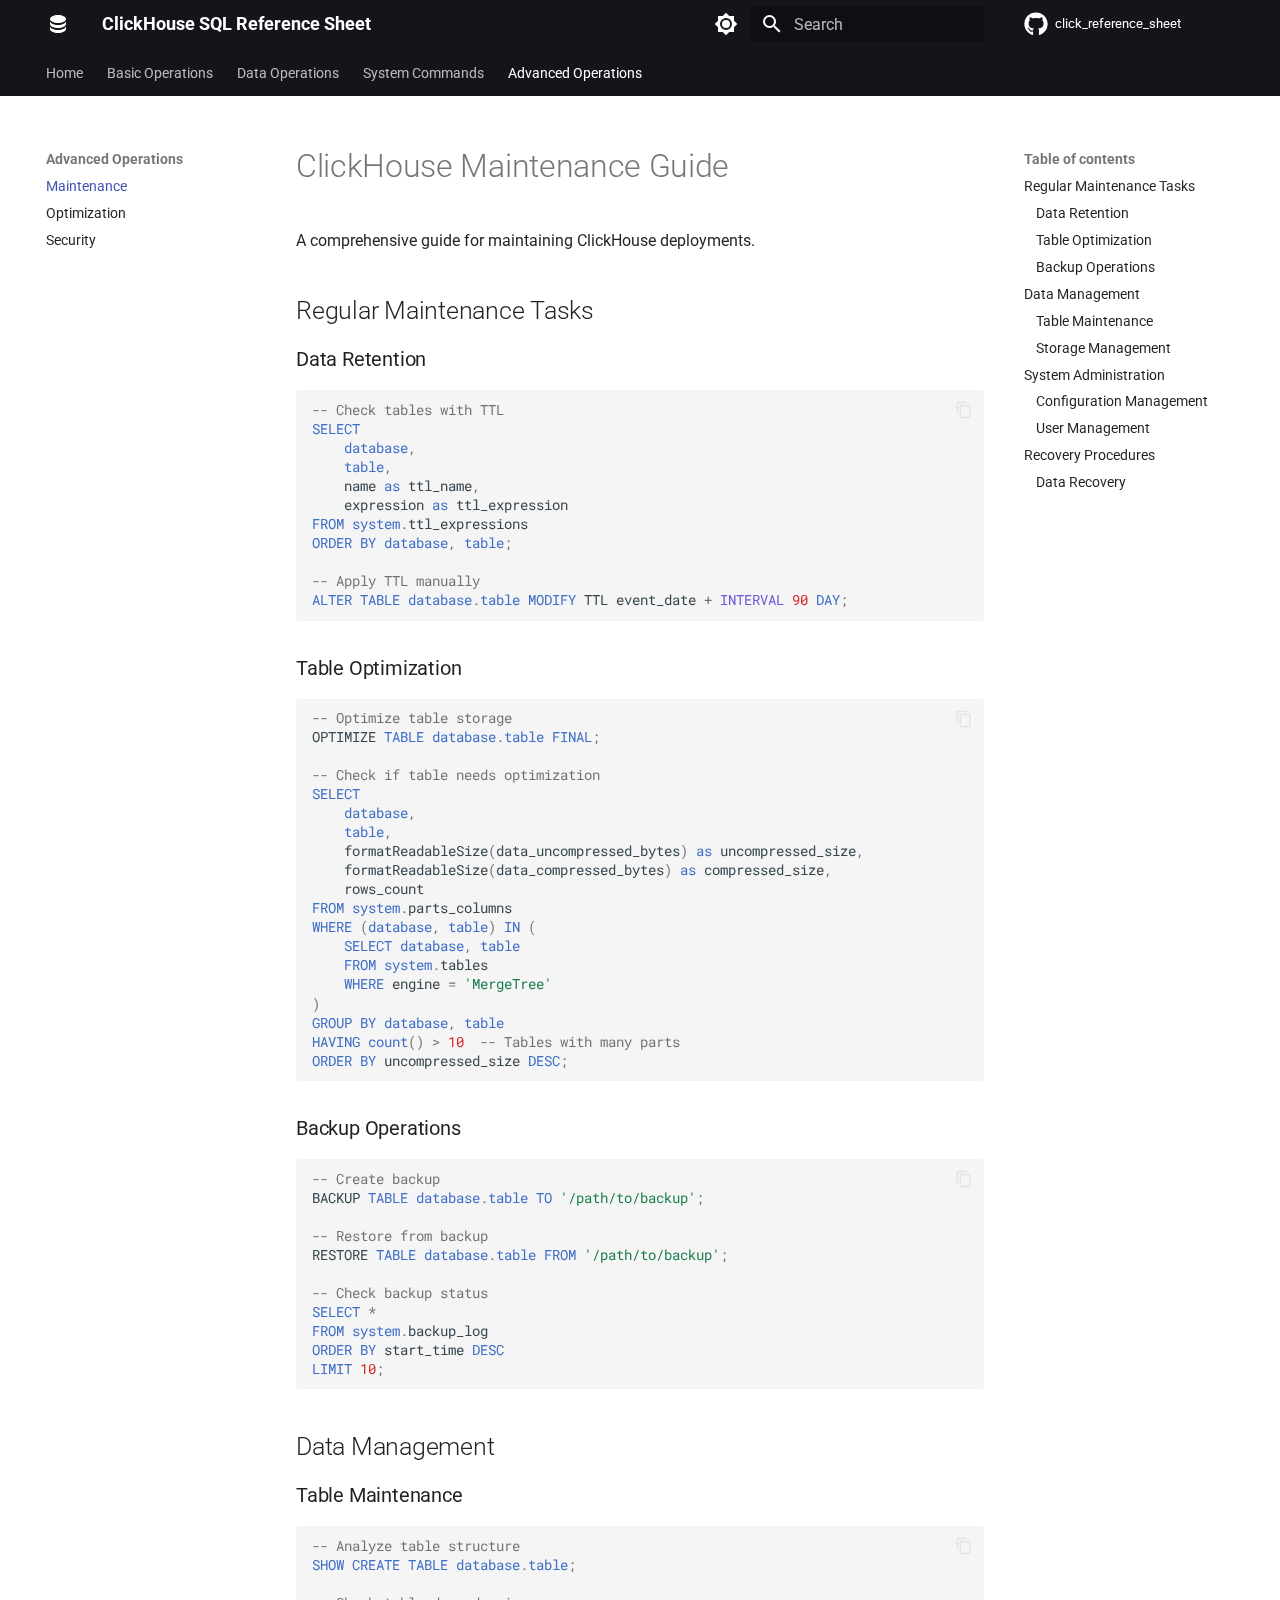
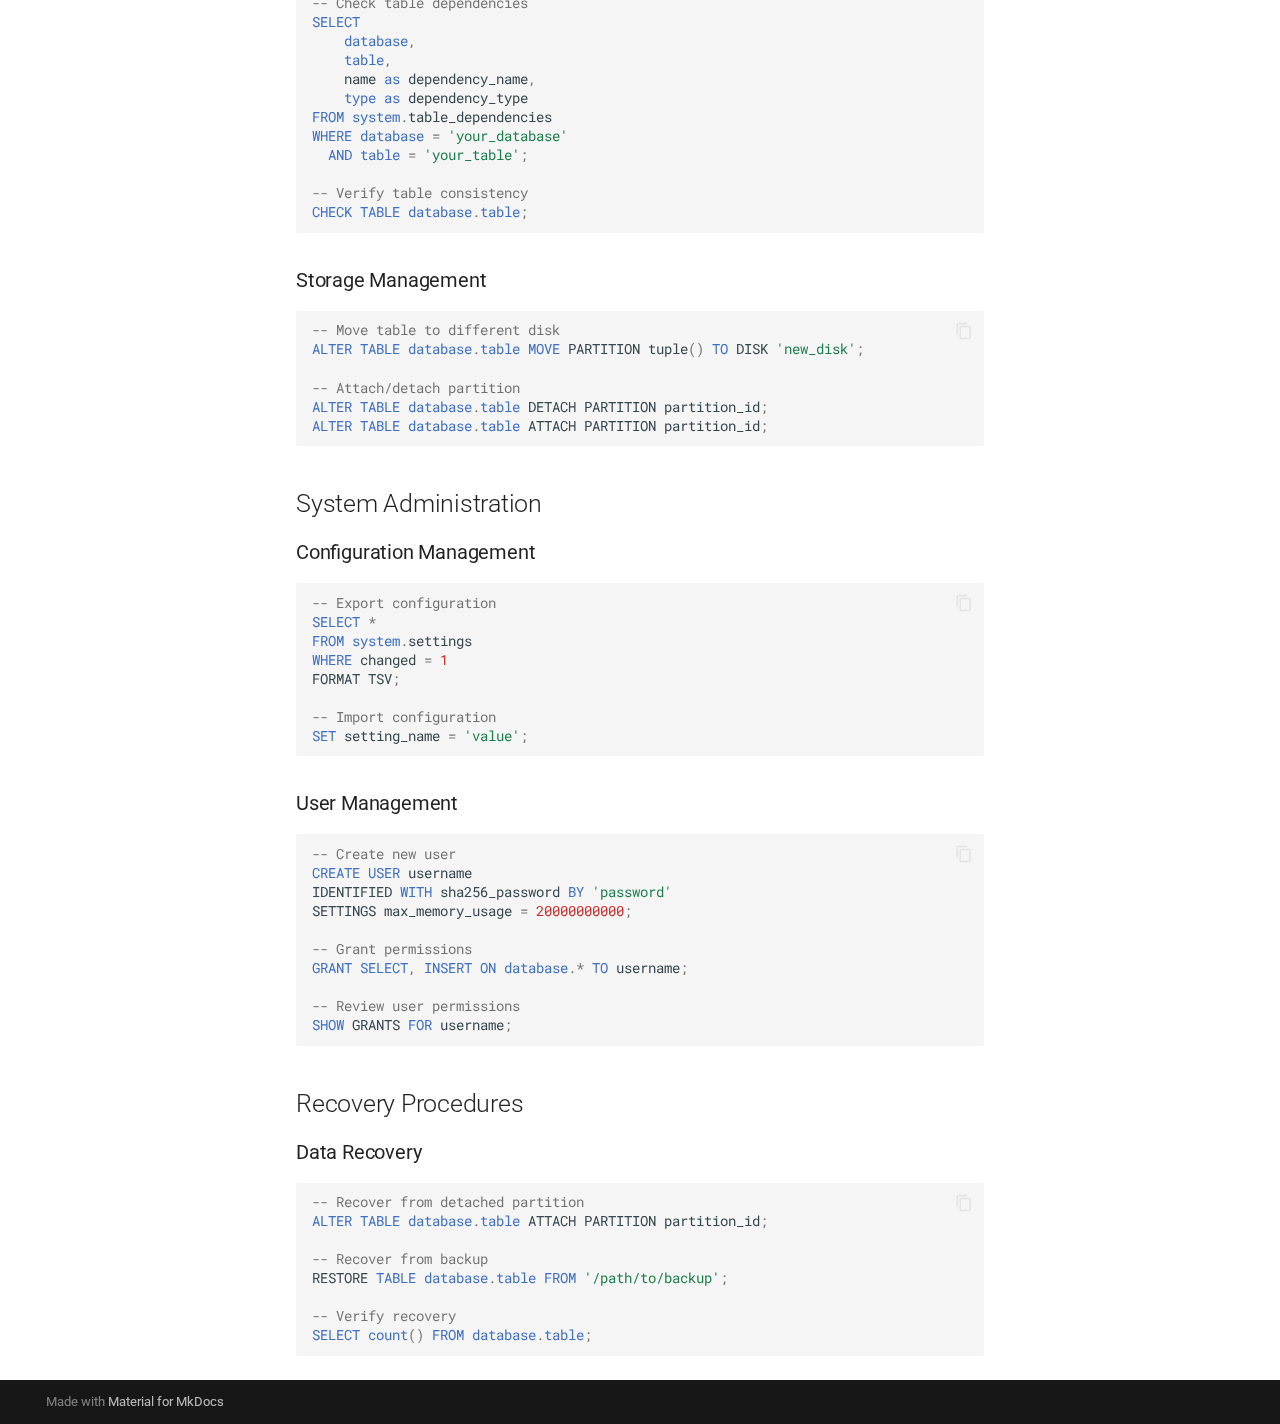
==== commit f9ebeedf: "Deployed 473092e with MkDocs version: 1.6.1" ====
--- a/advanced-operations/maintenance/index.html
+++ b/advanced-operations/maintenance/index.html
@@ -1,4 +1,4 @@
-<!doctype html><html lang=en class=no-js> <head><meta charset=utf-8><meta name=viewport content="width=device-width,initial-scale=1"><meta name=description content="A comprehensive SQL command reference sheet for ClickHouse Cloud Field Team"><link href=https://maruthiprithivi.github.io/click_reference_sheet/advanced-operations/maintenance/ rel=canonical><link href=../../system-commands/performance/ rel=prev><link href=../optimization/ rel=next><link rel=icon href=../../assets/images/favicon.png><meta name=generator content="mkdocs-1.6.1, mkdocs-material-9.6.1"><title>Maintenance - ClickHouse SQL Reference Sheet</title><link rel=stylesheet href=../../assets/stylesheets/main.a40c8224.min.css><link rel=stylesheet href=../../assets/stylesheets/palette.06af60db.min.css><link rel=preconnect href=https://fonts.gstatic.com crossorigin><link rel=stylesheet href="https://fonts.googleapis.com/css?family=Roboto:300,300i,400,400i,700,700i%7CRoboto+Mono:400,400i,700,700i&display=fallback"><style>:root{--md-text-font:"Roboto";--md-code-font:"Roboto Mono"}</style><script>__md_scope=new URL("../..",location),__md_hash=e=>[...e].reduce(((e,_)=>(e<<5)-e+_.charCodeAt(0)),0),__md_get=(e,_=localStorage,t=__md_scope)=>JSON.parse(_.getItem(t.pathname+"."+e)),__md_set=(e,_,t=localStorage,a=__md_scope)=>{try{t.setItem(a.pathname+"."+e,JSON.stringify(_))}catch(e){}}</script></head> <body dir=ltr data-md-color-scheme=default data-md-color-primary=black data-md-color-accent=blue> <input class=md-toggle data-md-toggle=drawer type=checkbox id=__drawer autocomplete=off> <input class=md-toggle data-md-toggle=search type=checkbox id=__search autocomplete=off> <label class=md-overlay for=__drawer></label> <div data-md-component=skip> <a href=#clickhouse-maintenance-guide class=md-skip> Skip to content </a> </div> <div data-md-component=announce> </div> <header class=md-header data-md-component=header> <nav class="md-header__inner md-grid" aria-label=Header> <a href=../.. title="ClickHouse SQL Reference Sheet" class="md-header__button md-logo" aria-label="ClickHouse SQL Reference Sheet" data-md-component=logo> <svg xmlns=http://www.w3.org/2000/svg viewbox="0 0 24 24"><path d="M12 3C7.58 3 4 4.79 4 7s3.58 4 8 4 8-1.79 8-4-3.58-4-8-4M4 9v3c0 2.21 3.58 4 8 4s8-1.79 8-4V9c0 2.21-3.58 4-8 4s-8-1.79-8-4m0 5v3c0 2.21 3.58 4 8 4s8-1.79 8-4v-3c0 2.21-3.58 4-8 4s-8-1.79-8-4"/></svg> </a> <label class="md-header__button md-icon" for=__drawer> <svg xmlns=http://www.w3.org/2000/svg viewbox="0 0 24 24"><path d="M3 6h18v2H3zm0 5h18v2H3zm0 5h18v2H3z"/></svg> </label> <div class=md-header__title data-md-component=header-title> <div class=md-header__ellipsis> <div class=md-header__topic> <span class=md-ellipsis> ClickHouse SQL Reference Sheet </span> </div> <div class=md-header__topic data-md-component=header-topic> <span class=md-ellipsis> Maintenance </span> </div> </div> </div> <form class=md-header__option data-md-component=palette> <input class=md-option data-md-color-media="(prefers-color-scheme: light)" data-md-color-scheme=default data-md-color-primary=black data-md-color-accent=blue aria-label="Switch to dark mode" type=radio name=__palette id=__palette_0> <label class="md-header__button md-icon" title="Switch to dark mode" for=__palette_1 hidden> <svg xmlns=http://www.w3.org/2000/svg viewbox="0 0 24 24"><path d="M12 8a4 4 0 0 0-4 4 4 4 0 0 0 4 4 4 4 0 0 0 4-4 4 4 0 0 0-4-4m0 10a6 6 0 0 1-6-6 6 6 0 0 1 6-6 6 6 0 0 1 6 6 6 6 0 0 1-6 6m8-9.31V4h-4.69L12 .69 8.69 4H4v4.69L.69 12 4 15.31V20h4.69L12 23.31 15.31 20H20v-4.69L23.31 12z"/></svg> </label> <input class=md-option data-md-color-media="(prefers-color-scheme: dark)" data-md-color-scheme=slate data-md-color-primary=black data-md-color-accent=blue aria-label="Switch to light mode" type=radio name=__palette id=__palette_1> <label class="md-header__button md-icon" title="Switch to light mode" for=__palette_0 hidden> <svg xmlns=http://www.w3.org/2000/svg viewbox="0 0 24 24"><path d="M12 18c-.89 0-1.74-.2-2.5-.55C11.56 16.5 13 14.42 13 12s-1.44-4.5-3.5-5.45C10.26 6.2 11.11 6 12 6a6 6 0 0 1 6 6 6 6 0 0 1-6 6m8-9.31V4h-4.69L12 .69 8.69 4H4v4.69L.69 12 4 15.31V20h4.69L12 23.31 15.31 20H20v-4.69L23.31 12z"/></svg> </label> </form> <script>var palette=__md_get("__palette");if(palette&&palette.color){if("(prefers-color-scheme)"===palette.color.media){var media=matchMedia("(prefers-color-scheme: light)"),input=document.querySelector(media.matches?"[data-md-color-media='(prefers-color-scheme: light)']":"[data-md-color-media='(prefers-color-scheme: dark)']");palette.color.media=input.getAttribute("data-md-color-media"),palette.color.scheme=input.getAttribute("data-md-color-scheme"),palette.color.primary=input.getAttribute("data-md-color-primary"),palette.color.accent=input.getAttribute("data-md-color-accent")}for(var[key,value]of Object.entries(palette.color))document.body.setAttribute("data-md-color-"+key,value)}</script> <label class="md-header__button md-icon" for=__search> <svg xmlns=http://www.w3.org/2000/svg viewbox="0 0 24 24"><path d="M9.5 3A6.5 6.5 0 0 1 16 9.5c0 1.61-.59 3.09-1.56 4.23l.27.27h.79l5 5-1.5 1.5-5-5v-.79l-.27-.27A6.52 6.52 0 0 1 9.5 16 6.5 6.5 0 0 1 3 9.5 6.5 6.5 0 0 1 9.5 3m0 2C7 5 5 7 5 9.5S7 14 9.5 14 14 12 14 9.5 12 5 9.5 5"/></svg> </label> <div class=md-search data-md-component=search role=dialog> <label class=md-search__overlay for=__search></label> <div class=md-search__inner role=search> <form class=md-search__form name=search> <input type=text class=md-search__input name=query aria-label=Search placeholder=Search autocapitalize=off autocorrect=off autocomplete=off spellcheck=false data-md-component=search-query required> <label class="md-search__icon md-icon" for=__search> <svg xmlns=http://www.w3.org/2000/svg viewbox="0 0 24 24"><path d="M9.5 3A6.5 6.5 0 0 1 16 9.5c0 1.61-.59 3.09-1.56 4.23l.27.27h.79l5 5-1.5 1.5-5-5v-.79l-.27-.27A6.52 6.52 0 0 1 9.5 16 6.5 6.5 0 0 1 3 9.5 6.5 6.5 0 0 1 9.5 3m0 2C7 5 5 7 5 9.5S7 14 9.5 14 14 12 14 9.5 12 5 9.5 5"/></svg> <svg xmlns=http://www.w3.org/2000/svg viewbox="0 0 24 24"><path d="M20 11v2H8l5.5 5.5-1.42 1.42L4.16 12l7.92-7.92L13.5 5.5 8 11z"/></svg> </label> <nav class=md-search__options aria-label=Search> <button type=reset class="md-search__icon md-icon" title=Clear aria-label=Clear tabindex=-1> <svg xmlns=http://www.w3.org/2000/svg viewbox="0 0 24 24"><path d="M19 6.41 17.59 5 12 10.59 6.41 5 5 6.41 10.59 12 5 17.59 6.41 19 12 13.41 17.59 19 19 17.59 13.41 12z"/></svg> </button> </nav> <div class=md-search__suggest data-md-component=search-suggest></div> </form> <div class=md-search__output> <div class=md-search__scrollwrap tabindex=0 data-md-scrollfix> <div class=md-search-result data-md-component=search-result> <div class=md-search-result__meta> Initializing search </div> <ol class=md-search-result__list role=presentation></ol> </div> </div> </div> </div> </div> <div class=md-header__source> <a href=https://github.com/maruthiprithivi/click_reference_sheet title="Go to repository" class=md-source data-md-component=source> <div class="md-source__icon md-icon"> <svg xmlns=http://www.w3.org/2000/svg viewbox="0 0 496 512"><!-- Font Awesome Free 6.7.2 by @fontawesome - https://fontawesome.com License - https://fontawesome.com/license/free (Icons: CC BY 4.0, Fonts: SIL OFL 1.1, Code: MIT License) Copyright 2024 Fonticons, Inc.--><path d="M165.9 397.4c0 2-2.3 3.6-5.2 3.6-3.3.3-5.6-1.3-5.6-3.6 0-2 2.3-3.6 5.2-3.6 3-.3 5.6 1.3 5.6 3.6m-31.1-4.5c-.7 2 1.3 4.3 4.3 4.9 2.6 1 5.6 0 6.2-2s-1.3-4.3-4.3-5.2c-2.6-.7-5.5.3-6.2 2.3m44.2-1.7c-2.9.7-4.9 2.6-4.6 4.9.3 2 2.9 3.3 5.9 2.6 2.9-.7 4.9-2.6 4.6-4.6-.3-1.9-3-3.2-5.9-2.9M244.8 8C106.1 8 0 113.3 0 252c0 110.9 69.8 205.8 169.5 239.2 12.8 2.3 17.3-5.6 17.3-12.1 0-6.2-.3-40.4-.3-61.4 0 0-70 15-84.7-29.8 0 0-11.4-29.1-27.8-36.6 0 0-22.9-15.7 1.6-15.4 0 0 24.9 2 38.6 25.8 21.9 38.6 58.6 27.5 72.9 20.9 2.3-16 8.8-27.1 16-33.7-55.9-6.2-112.3-14.3-112.3-110.5 0-27.5 7.6-41.3 23.6-58.9-2.6-6.5-11.1-33.3 2.6-67.9 20.9-6.5 69 27 69 27 20-5.6 41.5-8.5 62.8-8.5s42.8 2.9 62.8 8.5c0 0 48.1-33.6 69-27 13.7 34.7 5.2 61.4 2.6 67.9 16 17.7 25.8 31.5 25.8 58.9 0 96.5-58.9 104.2-114.8 110.5 9.2 7.9 17 22.9 17 46.4 0 33.7-.3 75.4-.3 83.6 0 6.5 4.6 14.4 17.3 12.1C428.2 457.8 496 362.9 496 252 496 113.3 383.5 8 244.8 8M97.2 352.9c-1.3 1-1 3.3.7 5.2 1.6 1.6 3.9 2.3 5.2 1 1.3-1 1-3.3-.7-5.2-1.6-1.6-3.9-2.3-5.2-1m-10.8-8.1c-.7 1.3.3 2.9 2.3 3.9 1.6 1 3.6.7 4.3-.7.7-1.3-.3-2.9-2.3-3.9-2-.6-3.6-.3-4.3.7m32.4 35.6c-1.6 1.3-1 4.3 1.3 6.2 2.3 2.3 5.2 2.6 6.5 1 1.3-1.3.7-4.3-1.3-6.2-2.2-2.3-5.2-2.6-6.5-1m-11.4-14.7c-1.6 1-1.6 3.6 0 5.9s4.3 3.3 5.6 2.3c1.6-1.3 1.6-3.9 0-6.2-1.4-2.3-4-3.3-5.6-2"/></svg> </div> <div class=md-source__repository> click_reference_sheet </div> </a> </div> </nav> </header> <div class=md-container data-md-component=container> <nav class=md-tabs aria-label=Tabs data-md-component=tabs> <div class=md-grid> <ul class=md-tabs__list> <li class=md-tabs__item> <a href=../.. class=md-tabs__link> Home </a> </li> <li class=md-tabs__item> <a href=../../basic-operations/connection/ class=md-tabs__link> Basic Operations </a> </li> <li class=md-tabs__item> <a href=../../data-operations/insert/ class=md-tabs__link> Data Operations </a> </li> <li class=md-tabs__item> <a href=../../system-commands/monitoring/ class=md-tabs__link> System Commands </a> </li> <li class="md-tabs__item md-tabs__item--active"> <a href=./ class=md-tabs__link> Advanced Operations </a> </li> </ul> </div> </nav> <main class=md-main data-md-component=main> <div class="md-main__inner md-grid"> <div class="md-sidebar md-sidebar--primary" data-md-component=sidebar data-md-type=navigation> <div class=md-sidebar__scrollwrap> <div class=md-sidebar__inner> <nav class="md-nav md-nav--primary md-nav--lifted" aria-label=Navigation data-md-level=0> <label class=md-nav__title for=__drawer> <a href=../.. title="ClickHouse SQL Reference Sheet" class="md-nav__button md-logo" aria-label="ClickHouse SQL Reference Sheet" data-md-component=logo> <svg xmlns=http://www.w3.org/2000/svg viewbox="0 0 24 24"><path d="M12 3C7.58 3 4 4.79 4 7s3.58 4 8 4 8-1.79 8-4-3.58-4-8-4M4 9v3c0 2.21 3.58 4 8 4s8-1.79 8-4V9c0 2.21-3.58 4-8 4s-8-1.79-8-4m0 5v3c0 2.21 3.58 4 8 4s8-1.79 8-4v-3c0 2.21-3.58 4-8 4s-8-1.79-8-4"/></svg> </a> ClickHouse SQL Reference Sheet </label> <div class=md-nav__source> <a href=https://github.com/maruthiprithivi/click_reference_sheet title="Go to repository" class=md-source data-md-component=source> <div class="md-source__icon md-icon"> <svg xmlns=http://www.w3.org/2000/svg viewbox="0 0 496 512"><!-- Font Awesome Free 6.7.2 by @fontawesome - https://fontawesome.com License - https://fontawesome.com/license/free (Icons: CC BY 4.0, Fonts: SIL OFL 1.1, Code: MIT License) Copyright 2024 Fonticons, Inc.--><path d="M165.9 397.4c0 2-2.3 3.6-5.2 3.6-3.3.3-5.6-1.3-5.6-3.6 0-2 2.3-3.6 5.2-3.6 3-.3 5.6 1.3 5.6 3.6m-31.1-4.5c-.7 2 1.3 4.3 4.3 4.9 2.6 1 5.6 0 6.2-2s-1.3-4.3-4.3-5.2c-2.6-.7-5.5.3-6.2 2.3m44.2-1.7c-2.9.7-4.9 2.6-4.6 4.9.3 2 2.9 3.3 5.9 2.6 2.9-.7 4.9-2.6 4.6-4.6-.3-1.9-3-3.2-5.9-2.9M244.8 8C106.1 8 0 113.3 0 252c0 110.9 69.8 205.8 169.5 239.2 12.8 2.3 17.3-5.6 17.3-12.1 0-6.2-.3-40.4-.3-61.4 0 0-70 15-84.7-29.8 0 0-11.4-29.1-27.8-36.6 0 0-22.9-15.7 1.6-15.4 0 0 24.9 2 38.6 25.8 21.9 38.6 58.6 27.5 72.9 20.9 2.3-16 8.8-27.1 16-33.7-55.9-6.2-112.3-14.3-112.3-110.5 0-27.5 7.6-41.3 23.6-58.9-2.6-6.5-11.1-33.3 2.6-67.9 20.9-6.5 69 27 69 27 20-5.6 41.5-8.5 62.8-8.5s42.8 2.9 62.8 8.5c0 0 48.1-33.6 69-27 13.7 34.7 5.2 61.4 2.6 67.9 16 17.7 25.8 31.5 25.8 58.9 0 96.5-58.9 104.2-114.8 110.5 9.2 7.9 17 22.9 17 46.4 0 33.7-.3 75.4-.3 83.6 0 6.5 4.6 14.4 17.3 12.1C428.2 457.8 496 362.9 496 252 496 113.3 383.5 8 244.8 8M97.2 352.9c-1.3 1-1 3.3.7 5.2 1.6 1.6 3.9 2.3 5.2 1 1.3-1 1-3.3-.7-5.2-1.6-1.6-3.9-2.3-5.2-1m-10.8-8.1c-.7 1.3.3 2.9 2.3 3.9 1.6 1 3.6.7 4.3-.7.7-1.3-.3-2.9-2.3-3.9-2-.6-3.6-.3-4.3.7m32.4 35.6c-1.6 1.3-1 4.3 1.3 6.2 2.3 2.3 5.2 2.6 6.5 1 1.3-1.3.7-4.3-1.3-6.2-2.2-2.3-5.2-2.6-6.5-1m-11.4-14.7c-1.6 1-1.6 3.6 0 5.9s4.3 3.3 5.6 2.3c1.6-1.3 1.6-3.9 0-6.2-1.4-2.3-4-3.3-5.6-2"/></svg> </div> <div class=md-source__repository> click_reference_sheet </div> </a> </div> <ul class=md-nav__list data-md-scrollfix> <li class=md-nav__item> <a href=../.. class=md-nav__link> <span class=md-ellipsis> Home </span> </a> </li> <li class="md-nav__item md-nav__item--nested"> <input class="md-nav__toggle md-toggle " type=checkbox id=__nav_2> <label class=md-nav__link for=__nav_2 id=__nav_2_label tabindex=0> <span class=md-ellipsis> Basic Operations </span> <span class="md-nav__icon md-icon"></span> </label> <nav class=md-nav data-md-level=1 aria-labelledby=__nav_2_label aria-expanded=false> <label class=md-nav__title for=__nav_2> <span class="md-nav__icon md-icon"></span> Basic Operations </label> <ul class=md-nav__list data-md-scrollfix> <li class=md-nav__item> <a href=../../basic-operations/connection/ class=md-nav__link> <span class=md-ellipsis> Connection </span> </a> </li> <li class=md-nav__item> <a href=../../basic-operations/databases/ class=md-nav__link> <span class=md-ellipsis> Databases </span> </a> </li> <li class=md-nav__item> <a href=../../basic-operations/tables/ class=md-nav__link> <span class=md-ellipsis> Tables </span> </a> </li> </ul> </nav> </li> <li class="md-nav__item md-nav__item--nested"> <input class="md-nav__toggle md-toggle " type=checkbox id=__nav_3> <label class=md-nav__link for=__nav_3 id=__nav_3_label tabindex=0> <span class=md-ellipsis> Data Operations </span> <span class="md-nav__icon md-icon"></span> </label> <nav class=md-nav data-md-level=1 aria-labelledby=__nav_3_label aria-expanded=false> <label class=md-nav__title for=__nav_3> <span class="md-nav__icon md-icon"></span> Data Operations </label> <ul class=md-nav__list data-md-scrollfix> <li class=md-nav__item> <a href=../../data-operations/insert/ class=md-nav__link> <span class=md-ellipsis> Inserting Data </span> </a> </li> <li class=md-nav__item> <a href=../../data-operations/select/ class=md-nav__link> <span class=md-ellipsis> Querying Data </span> </a> </li> <li class=md-nav__item> <a href=../../data-operations/update.md class=md-nav__link> <span class=md-ellipsis> Updating Data </span> </a> </li> </ul> </nav> </li> <li class="md-nav__item md-nav__item--nested"> <input class="md-nav__toggle md-toggle " type=checkbox id=__nav_4> <label class=md-nav__link for=__nav_4 id=__nav_4_label tabindex=0> <span class=md-ellipsis> System Commands </span> <span class="md-nav__icon md-icon"></span> </label> <nav class=md-nav data-md-level=1 aria-labelledby=__nav_4_label aria-expanded=false> <label class=md-nav__title for=__nav_4> <span class="md-nav__icon md-icon"></span> System Commands </label> <ul class=md-nav__list data-md-scrollfix> <li class=md-nav__item> <a href=../../system-commands/monitoring/ class=md-nav__link> <span class=md-ellipsis> Monitoring </span> </a> </li> <li class=md-nav__item> <a href=../../system-commands/performance/ class=md-nav__link> <span class=md-ellipsis> Performance </span> </a> </li> </ul> </nav> </li> <li class="md-nav__item md-nav__item--active md-nav__item--section md-nav__item--nested"> <input class="md-nav__toggle md-toggle " type=checkbox id=__nav_5 checked> <label class=md-nav__link for=__nav_5 id=__nav_5_label tabindex> <span class=md-ellipsis> Advanced Operations </span> <span class="md-nav__icon md-icon"></span> </label> <nav class=md-nav data-md-level=1 aria-labelledby=__nav_5_label aria-expanded=true> <label class=md-nav__title for=__nav_5> <span class="md-nav__icon md-icon"></span> Advanced Operations </label> <ul class=md-nav__list data-md-scrollfix> <li class="md-nav__item md-nav__item--active"> <input class="md-nav__toggle md-toggle" type=checkbox id=__toc> <label class="md-nav__link md-nav__link--active" for=__toc> <span class=md-ellipsis> Maintenance </span> <span class="md-nav__icon md-icon"></span> </label> <a href=./ class="md-nav__link md-nav__link--active"> <span class=md-ellipsis> Maintenance </span> </a> <nav class="md-nav md-nav--secondary" aria-label="Table of contents"> <label class=md-nav__title for=__toc> <span class="md-nav__icon md-icon"></span> Table of contents </label> <ul class=md-nav__list data-md-component=toc data-md-scrollfix> <li class=md-nav__item> <a href=#regular-maintenance-tasks class=md-nav__link> <span class=md-ellipsis> Regular Maintenance Tasks </span> </a> <nav class=md-nav aria-label="Regular Maintenance Tasks"> <ul class=md-nav__list> <li class=md-nav__item> <a href=#data-retention class=md-nav__link> <span class=md-ellipsis> Data Retention </span> </a> </li> <li class=md-nav__item> <a href=#table-optimization class=md-nav__link> <span class=md-ellipsis> Table Optimization </span> </a> </li> <li class=md-nav__item> <a href=#backup-operations class=md-nav__link> <span class=md-ellipsis> Backup Operations </span> </a> </li> </ul> </nav> </li> <li class=md-nav__item> <a href=#maintenance-schedule class=md-nav__link> <span class=md-ellipsis> Maintenance Schedule </span> </a> <nav class=md-nav aria-label="Maintenance Schedule"> <ul class=md-nav__list> <li class=md-nav__item> <a href=#daily-tasks class=md-nav__link> <span class=md-ellipsis> Daily Tasks </span> </a> </li> <li class=md-nav__item> <a href=#weekly-tasks class=md-nav__link> <span class=md-ellipsis> Weekly Tasks </span> </a> </li> <li class=md-nav__item> <a href=#monthly-tasks class=md-nav__link> <span class=md-ellipsis> Monthly Tasks </span> </a> </li> </ul> </nav> </li> <li class=md-nav__item> <a href=#data-management class=md-nav__link> <span class=md-ellipsis> Data Management </span> </a> <nav class=md-nav aria-label="Data Management"> <ul class=md-nav__list> <li class=md-nav__item> <a href=#table-maintenance class=md-nav__link> <span class=md-ellipsis> Table Maintenance </span> </a> </li> <li class=md-nav__item> <a href=#storage-management class=md-nav__link> <span class=md-ellipsis> Storage Management </span> </a> </li> </ul> </nav> </li> <li class=md-nav__item> <a href=#system-administration class=md-nav__link> <span class=md-ellipsis> System Administration </span> </a> <nav class=md-nav aria-label="System Administration"> <ul class=md-nav__list> <li class=md-nav__item> <a href=#configuration-management class=md-nav__link> <span class=md-ellipsis> Configuration Management </span> </a> </li> <li class=md-nav__item> <a href=#user-management class=md-nav__link> <span class=md-ellipsis> User Management </span> </a> </li> </ul> </nav> </li> <li class=md-nav__item> <a href=#troubleshooting-guide class=md-nav__link> <span class=md-ellipsis> Troubleshooting Guide </span> </a> <nav class=md-nav aria-label="Troubleshooting Guide"> <ul class=md-nav__list> <li class=md-nav__item> <a href=#common-issues class=md-nav__link> <span class=md-ellipsis> Common Issues </span> </a> </li> </ul> </nav> </li> <li class=md-nav__item> <a href=#recovery-procedures class=md-nav__link> <span class=md-ellipsis> Recovery Procedures </span> </a> <nav class=md-nav aria-label="Recovery Procedures"> <ul class=md-nav__list> <li class=md-nav__item> <a href=#data-recovery class=md-nav__link> <span class=md-ellipsis> Data Recovery </span> </a> </li> <li class=md-nav__item> <a href=#system-recovery class=md-nav__link> <span class=md-ellipsis> System Recovery </span> </a> </li> </ul> </nav> </li> <li class=md-nav__item> <a href=#best-practices class=md-nav__link> <span class=md-ellipsis> Best Practices </span> </a> </li> <li class=md-nav__item> <a href=#references class=md-nav__link> <span class=md-ellipsis> References </span> </a> </li> </ul> </nav> </li> <li class=md-nav__item> <a href=../optimization/ class=md-nav__link> <span class=md-ellipsis> Optimization </span> </a> </li> <li class=md-nav__item> <a href=../security/ class=md-nav__link> <span class=md-ellipsis> Security </span> </a> </li> </ul> </nav> </li> </ul> </nav> </div> </div> </div> <div class="md-sidebar md-sidebar--secondary" data-md-component=sidebar data-md-type=toc> <div class=md-sidebar__scrollwrap> <div class=md-sidebar__inner> <nav class="md-nav md-nav--secondary" aria-label="Table of contents"> <label class=md-nav__title for=__toc> <span class="md-nav__icon md-icon"></span> Table of contents </label> <ul class=md-nav__list data-md-component=toc data-md-scrollfix> <li class=md-nav__item> <a href=#regular-maintenance-tasks class=md-nav__link> <span class=md-ellipsis> Regular Maintenance Tasks </span> </a> <nav class=md-nav aria-label="Regular Maintenance Tasks"> <ul class=md-nav__list> <li class=md-nav__item> <a href=#data-retention class=md-nav__link> <span class=md-ellipsis> Data Retention </span> </a> </li> <li class=md-nav__item> <a href=#table-optimization class=md-nav__link> <span class=md-ellipsis> Table Optimization </span> </a> </li> <li class=md-nav__item> <a href=#backup-operations class=md-nav__link> <span class=md-ellipsis> Backup Operations </span> </a> </li> </ul> </nav> </li> <li class=md-nav__item> <a href=#maintenance-schedule class=md-nav__link> <span class=md-ellipsis> Maintenance Schedule </span> </a> <nav class=md-nav aria-label="Maintenance Schedule"> <ul class=md-nav__list> <li class=md-nav__item> <a href=#daily-tasks class=md-nav__link> <span class=md-ellipsis> Daily Tasks </span> </a> </li> <li class=md-nav__item> <a href=#weekly-tasks class=md-nav__link> <span class=md-ellipsis> Weekly Tasks </span> </a> </li> <li class=md-nav__item> <a href=#monthly-tasks class=md-nav__link> <span class=md-ellipsis> Monthly Tasks </span> </a> </li> </ul> </nav> </li> <li class=md-nav__item> <a href=#data-management class=md-nav__link> <span class=md-ellipsis> Data Management </span> </a> <nav class=md-nav aria-label="Data Management"> <ul class=md-nav__list> <li class=md-nav__item> <a href=#table-maintenance class=md-nav__link> <span class=md-ellipsis> Table Maintenance </span> </a> </li> <li class=md-nav__item> <a href=#storage-management class=md-nav__link> <span class=md-ellipsis> Storage Management </span> </a> </li> </ul> </nav> </li> <li class=md-nav__item> <a href=#system-administration class=md-nav__link> <span class=md-ellipsis> System Administration </span> </a> <nav class=md-nav aria-label="System Administration"> <ul class=md-nav__list> <li class=md-nav__item> <a href=#configuration-management class=md-nav__link> <span class=md-ellipsis> Configuration Management </span> </a> </li> <li class=md-nav__item> <a href=#user-management class=md-nav__link> <span class=md-ellipsis> User Management </span> </a> </li> </ul> </nav> </li> <li class=md-nav__item> <a href=#troubleshooting-guide class=md-nav__link> <span class=md-ellipsis> Troubleshooting Guide </span> </a> <nav class=md-nav aria-label="Troubleshooting Guide"> <ul class=md-nav__list> <li class=md-nav__item> <a href=#common-issues class=md-nav__link> <span class=md-ellipsis> Common Issues </span> </a> </li> </ul> </nav> </li> <li class=md-nav__item> <a href=#recovery-procedures class=md-nav__link> <span class=md-ellipsis> Recovery Procedures </span> </a> <nav class=md-nav aria-label="Recovery Procedures"> <ul class=md-nav__list> <li class=md-nav__item> <a href=#data-recovery class=md-nav__link> <span class=md-ellipsis> Data Recovery </span> </a> </li> <li class=md-nav__item> <a href=#system-recovery class=md-nav__link> <span class=md-ellipsis> System Recovery </span> </a> </li> </ul> </nav> </li> <li class=md-nav__item> <a href=#best-practices class=md-nav__link> <span class=md-ellipsis> Best Practices </span> </a> </li> <li class=md-nav__item> <a href=#references class=md-nav__link> <span class=md-ellipsis> References </span> </a> </li> </ul> </nav> </div> </div> </div> <div class=md-content data-md-component=content> <article class="md-content__inner md-typeset"> <h1 id=clickhouse-maintenance-guide>ClickHouse Maintenance Guide</h1> <p>A comprehensive guide for maintaining ClickHouse deployments.</p> <h2 id=regular-maintenance-tasks>Regular Maintenance Tasks</h2> <h3 id=data-retention>Data Retention</h3> <div class=highlight><pre><span></span><code><span id=__code-0-1><a id=__codelineno-0-1 name=__codelineno-0-1 href=#__codelineno-0-1></a><span class=c1>-- Check tables with TTL</span>
+<!doctype html><html lang=en class=no-js> <head><meta charset=utf-8><meta name=viewport content="width=device-width,initial-scale=1"><meta name=description content="A comprehensive SQL command reference sheet for ClickHouse Cloud Field Team"><link href=https://maruthiprithivi.github.io/click_reference_sheet/advanced-operations/maintenance/ rel=canonical><link href=../../system-commands/performance/ rel=prev><link href=../optimization/ rel=next><link rel=icon href=../../assets/images/favicon.png><meta name=generator content="mkdocs-1.6.1, mkdocs-material-9.6.2"><title>Maintenance - ClickHouse SQL Reference Sheet</title><link rel=stylesheet href=../../assets/stylesheets/main.d7758b05.min.css><link rel=stylesheet href=../../assets/stylesheets/palette.06af60db.min.css><link rel=preconnect href=https://fonts.gstatic.com crossorigin><link rel=stylesheet href="https://fonts.googleapis.com/css?family=Roboto:300,300i,400,400i,700,700i%7CRoboto+Mono:400,400i,700,700i&display=fallback"><style>:root{--md-text-font:"Roboto";--md-code-font:"Roboto Mono"}</style><script>__md_scope=new URL("../..",location),__md_hash=e=>[...e].reduce(((e,_)=>(e<<5)-e+_.charCodeAt(0)),0),__md_get=(e,_=localStorage,t=__md_scope)=>JSON.parse(_.getItem(t.pathname+"."+e)),__md_set=(e,_,t=localStorage,a=__md_scope)=>{try{t.setItem(a.pathname+"."+e,JSON.stringify(_))}catch(e){}}</script></head> <body dir=ltr data-md-color-scheme=default data-md-color-primary=black data-md-color-accent=blue> <input class=md-toggle data-md-toggle=drawer type=checkbox id=__drawer autocomplete=off> <input class=md-toggle data-md-toggle=search type=checkbox id=__search autocomplete=off> <label class=md-overlay for=__drawer></label> <div data-md-component=skip> <a href=#clickhouse-maintenance-guide class=md-skip> Skip to content </a> </div> <div data-md-component=announce> </div> <header class=md-header data-md-component=header> <nav class="md-header__inner md-grid" aria-label=Header> <a href=../.. title="ClickHouse SQL Reference Sheet" class="md-header__button md-logo" aria-label="ClickHouse SQL Reference Sheet" data-md-component=logo> <svg xmlns=http://www.w3.org/2000/svg viewbox="0 0 24 24"><path d="M12 3C7.58 3 4 4.79 4 7s3.58 4 8 4 8-1.79 8-4-3.58-4-8-4M4 9v3c0 2.21 3.58 4 8 4s8-1.79 8-4V9c0 2.21-3.58 4-8 4s-8-1.79-8-4m0 5v3c0 2.21 3.58 4 8 4s8-1.79 8-4v-3c0 2.21-3.58 4-8 4s-8-1.79-8-4"/></svg> </a> <label class="md-header__button md-icon" for=__drawer> <svg xmlns=http://www.w3.org/2000/svg viewbox="0 0 24 24"><path d="M3 6h18v2H3zm0 5h18v2H3zm0 5h18v2H3z"/></svg> </label> <div class=md-header__title data-md-component=header-title> <div class=md-header__ellipsis> <div class=md-header__topic> <span class=md-ellipsis> ClickHouse SQL Reference Sheet </span> </div> <div class=md-header__topic data-md-component=header-topic> <span class=md-ellipsis> Maintenance </span> </div> </div> </div> <form class=md-header__option data-md-component=palette> <input class=md-option data-md-color-media="(prefers-color-scheme: light)" data-md-color-scheme=default data-md-color-primary=black data-md-color-accent=blue aria-label="Switch to dark mode" type=radio name=__palette id=__palette_0> <label class="md-header__button md-icon" title="Switch to dark mode" for=__palette_1 hidden> <svg xmlns=http://www.w3.org/2000/svg viewbox="0 0 24 24"><path d="M12 8a4 4 0 0 0-4 4 4 4 0 0 0 4 4 4 4 0 0 0 4-4 4 4 0 0 0-4-4m0 10a6 6 0 0 1-6-6 6 6 0 0 1 6-6 6 6 0 0 1 6 6 6 6 0 0 1-6 6m8-9.31V4h-4.69L12 .69 8.69 4H4v4.69L.69 12 4 15.31V20h4.69L12 23.31 15.31 20H20v-4.69L23.31 12z"/></svg> </label> <input class=md-option data-md-color-media="(prefers-color-scheme: dark)" data-md-color-scheme=slate data-md-color-primary=black data-md-color-accent=blue aria-label="Switch to light mode" type=radio name=__palette id=__palette_1> <label class="md-header__button md-icon" title="Switch to light mode" for=__palette_0 hidden> <svg xmlns=http://www.w3.org/2000/svg viewbox="0 0 24 24"><path d="M12 18c-.89 0-1.74-.2-2.5-.55C11.56 16.5 13 14.42 13 12s-1.44-4.5-3.5-5.45C10.26 6.2 11.11 6 12 6a6 6 0 0 1 6 6 6 6 0 0 1-6 6m8-9.31V4h-4.69L12 .69 8.69 4H4v4.69L.69 12 4 15.31V20h4.69L12 23.31 15.31 20H20v-4.69L23.31 12z"/></svg> </label> </form> <script>var palette=__md_get("__palette");if(palette&&palette.color){if("(prefers-color-scheme)"===palette.color.media){var media=matchMedia("(prefers-color-scheme: light)"),input=document.querySelector(media.matches?"[data-md-color-media='(prefers-color-scheme: light)']":"[data-md-color-media='(prefers-color-scheme: dark)']");palette.color.media=input.getAttribute("data-md-color-media"),palette.color.scheme=input.getAttribute("data-md-color-scheme"),palette.color.primary=input.getAttribute("data-md-color-primary"),palette.color.accent=input.getAttribute("data-md-color-accent")}for(var[key,value]of Object.entries(palette.color))document.body.setAttribute("data-md-color-"+key,value)}</script> <label class="md-header__button md-icon" for=__search> <svg xmlns=http://www.w3.org/2000/svg viewbox="0 0 24 24"><path d="M9.5 3A6.5 6.5 0 0 1 16 9.5c0 1.61-.59 3.09-1.56 4.23l.27.27h.79l5 5-1.5 1.5-5-5v-.79l-.27-.27A6.52 6.52 0 0 1 9.5 16 6.5 6.5 0 0 1 3 9.5 6.5 6.5 0 0 1 9.5 3m0 2C7 5 5 7 5 9.5S7 14 9.5 14 14 12 14 9.5 12 5 9.5 5"/></svg> </label> <div class=md-search data-md-component=search role=dialog> <label class=md-search__overlay for=__search></label> <div class=md-search__inner role=search> <form class=md-search__form name=search> <input type=text class=md-search__input name=query aria-label=Search placeholder=Search autocapitalize=off autocorrect=off autocomplete=off spellcheck=false data-md-component=search-query required> <label class="md-search__icon md-icon" for=__search> <svg xmlns=http://www.w3.org/2000/svg viewbox="0 0 24 24"><path d="M9.5 3A6.5 6.5 0 0 1 16 9.5c0 1.61-.59 3.09-1.56 4.23l.27.27h.79l5 5-1.5 1.5-5-5v-.79l-.27-.27A6.52 6.52 0 0 1 9.5 16 6.5 6.5 0 0 1 3 9.5 6.5 6.5 0 0 1 9.5 3m0 2C7 5 5 7 5 9.5S7 14 9.5 14 14 12 14 9.5 12 5 9.5 5"/></svg> <svg xmlns=http://www.w3.org/2000/svg viewbox="0 0 24 24"><path d="M20 11v2H8l5.5 5.5-1.42 1.42L4.16 12l7.92-7.92L13.5 5.5 8 11z"/></svg> </label> <nav class=md-search__options aria-label=Search> <button type=reset class="md-search__icon md-icon" title=Clear aria-label=Clear tabindex=-1> <svg xmlns=http://www.w3.org/2000/svg viewbox="0 0 24 24"><path d="M19 6.41 17.59 5 12 10.59 6.41 5 5 6.41 10.59 12 5 17.59 6.41 19 12 13.41 17.59 19 19 17.59 13.41 12z"/></svg> </button> </nav> <div class=md-search__suggest data-md-component=search-suggest></div> </form> <div class=md-search__output> <div class=md-search__scrollwrap tabindex=0 data-md-scrollfix> <div class=md-search-result data-md-component=search-result> <div class=md-search-result__meta> Initializing search </div> <ol class=md-search-result__list role=presentation></ol> </div> </div> </div> </div> </div> <div class=md-header__source> <a href=https://github.com/maruthiprithivi/click_reference_sheet title="Go to repository" class=md-source data-md-component=source> <div class="md-source__icon md-icon"> <svg xmlns=http://www.w3.org/2000/svg viewbox="0 0 496 512"><!-- Font Awesome Free 6.7.2 by @fontawesome - https://fontawesome.com License - https://fontawesome.com/license/free (Icons: CC BY 4.0, Fonts: SIL OFL 1.1, Code: MIT License) Copyright 2024 Fonticons, Inc.--><path d="M165.9 397.4c0 2-2.3 3.6-5.2 3.6-3.3.3-5.6-1.3-5.6-3.6 0-2 2.3-3.6 5.2-3.6 3-.3 5.6 1.3 5.6 3.6m-31.1-4.5c-.7 2 1.3 4.3 4.3 4.9 2.6 1 5.6 0 6.2-2s-1.3-4.3-4.3-5.2c-2.6-.7-5.5.3-6.2 2.3m44.2-1.7c-2.9.7-4.9 2.6-4.6 4.9.3 2 2.9 3.3 5.9 2.6 2.9-.7 4.9-2.6 4.6-4.6-.3-1.9-3-3.2-5.9-2.9M244.8 8C106.1 8 0 113.3 0 252c0 110.9 69.8 205.8 169.5 239.2 12.8 2.3 17.3-5.6 17.3-12.1 0-6.2-.3-40.4-.3-61.4 0 0-70 15-84.7-29.8 0 0-11.4-29.1-27.8-36.6 0 0-22.9-15.7 1.6-15.4 0 0 24.9 2 38.6 25.8 21.9 38.6 58.6 27.5 72.9 20.9 2.3-16 8.8-27.1 16-33.7-55.9-6.2-112.3-14.3-112.3-110.5 0-27.5 7.6-41.3 23.6-58.9-2.6-6.5-11.1-33.3 2.6-67.9 20.9-6.5 69 27 69 27 20-5.6 41.5-8.5 62.8-8.5s42.8 2.9 62.8 8.5c0 0 48.1-33.6 69-27 13.7 34.7 5.2 61.4 2.6 67.9 16 17.7 25.8 31.5 25.8 58.9 0 96.5-58.9 104.2-114.8 110.5 9.2 7.9 17 22.9 17 46.4 0 33.7-.3 75.4-.3 83.6 0 6.5 4.6 14.4 17.3 12.1C428.2 457.8 496 362.9 496 252 496 113.3 383.5 8 244.8 8M97.2 352.9c-1.3 1-1 3.3.7 5.2 1.6 1.6 3.9 2.3 5.2 1 1.3-1 1-3.3-.7-5.2-1.6-1.6-3.9-2.3-5.2-1m-10.8-8.1c-.7 1.3.3 2.9 2.3 3.9 1.6 1 3.6.7 4.3-.7.7-1.3-.3-2.9-2.3-3.9-2-.6-3.6-.3-4.3.7m32.4 35.6c-1.6 1.3-1 4.3 1.3 6.2 2.3 2.3 5.2 2.6 6.5 1 1.3-1.3.7-4.3-1.3-6.2-2.2-2.3-5.2-2.6-6.5-1m-11.4-14.7c-1.6 1-1.6 3.6 0 5.9s4.3 3.3 5.6 2.3c1.6-1.3 1.6-3.9 0-6.2-1.4-2.3-4-3.3-5.6-2"/></svg> </div> <div class=md-source__repository> click_reference_sheet </div> </a> </div> </nav> </header> <div class=md-container data-md-component=container> <nav class=md-tabs aria-label=Tabs data-md-component=tabs> <div class=md-grid> <ul class=md-tabs__list> <li class=md-tabs__item> <a href=../.. class=md-tabs__link> Home </a> </li> <li class=md-tabs__item> <a href=../../basic-operations/connection/ class=md-tabs__link> Basic Operations </a> </li> <li class=md-tabs__item> <a href=../../data-operations/insert/ class=md-tabs__link> Data Operations </a> </li> <li class=md-tabs__item> <a href=../../system-commands/monitoring/ class=md-tabs__link> System Commands </a> </li> <li class="md-tabs__item md-tabs__item--active"> <a href=./ class=md-tabs__link> Advanced Operations </a> </li> </ul> </div> </nav> <main class=md-main data-md-component=main> <div class="md-main__inner md-grid"> <div class="md-sidebar md-sidebar--primary" data-md-component=sidebar data-md-type=navigation> <div class=md-sidebar__scrollwrap> <div class=md-sidebar__inner> <nav class="md-nav md-nav--primary md-nav--lifted" aria-label=Navigation data-md-level=0> <label class=md-nav__title for=__drawer> <a href=../.. title="ClickHouse SQL Reference Sheet" class="md-nav__button md-logo" aria-label="ClickHouse SQL Reference Sheet" data-md-component=logo> <svg xmlns=http://www.w3.org/2000/svg viewbox="0 0 24 24"><path d="M12 3C7.58 3 4 4.79 4 7s3.58 4 8 4 8-1.79 8-4-3.58-4-8-4M4 9v3c0 2.21 3.58 4 8 4s8-1.79 8-4V9c0 2.21-3.58 4-8 4s-8-1.79-8-4m0 5v3c0 2.21 3.58 4 8 4s8-1.79 8-4v-3c0 2.21-3.58 4-8 4s-8-1.79-8-4"/></svg> </a> ClickHouse SQL Reference Sheet </label> <div class=md-nav__source> <a href=https://github.com/maruthiprithivi/click_reference_sheet title="Go to repository" class=md-source data-md-component=source> <div class="md-source__icon md-icon"> <svg xmlns=http://www.w3.org/2000/svg viewbox="0 0 496 512"><!-- Font Awesome Free 6.7.2 by @fontawesome - https://fontawesome.com License - https://fontawesome.com/license/free (Icons: CC BY 4.0, Fonts: SIL OFL 1.1, Code: MIT License) Copyright 2024 Fonticons, Inc.--><path d="M165.9 397.4c0 2-2.3 3.6-5.2 3.6-3.3.3-5.6-1.3-5.6-3.6 0-2 2.3-3.6 5.2-3.6 3-.3 5.6 1.3 5.6 3.6m-31.1-4.5c-.7 2 1.3 4.3 4.3 4.9 2.6 1 5.6 0 6.2-2s-1.3-4.3-4.3-5.2c-2.6-.7-5.5.3-6.2 2.3m44.2-1.7c-2.9.7-4.9 2.6-4.6 4.9.3 2 2.9 3.3 5.9 2.6 2.9-.7 4.9-2.6 4.6-4.6-.3-1.9-3-3.2-5.9-2.9M244.8 8C106.1 8 0 113.3 0 252c0 110.9 69.8 205.8 169.5 239.2 12.8 2.3 17.3-5.6 17.3-12.1 0-6.2-.3-40.4-.3-61.4 0 0-70 15-84.7-29.8 0 0-11.4-29.1-27.8-36.6 0 0-22.9-15.7 1.6-15.4 0 0 24.9 2 38.6 25.8 21.9 38.6 58.6 27.5 72.9 20.9 2.3-16 8.8-27.1 16-33.7-55.9-6.2-112.3-14.3-112.3-110.5 0-27.5 7.6-41.3 23.6-58.9-2.6-6.5-11.1-33.3 2.6-67.9 20.9-6.5 69 27 69 27 20-5.6 41.5-8.5 62.8-8.5s42.8 2.9 62.8 8.5c0 0 48.1-33.6 69-27 13.7 34.7 5.2 61.4 2.6 67.9 16 17.7 25.8 31.5 25.8 58.9 0 96.5-58.9 104.2-114.8 110.5 9.2 7.9 17 22.9 17 46.4 0 33.7-.3 75.4-.3 83.6 0 6.5 4.6 14.4 17.3 12.1C428.2 457.8 496 362.9 496 252 496 113.3 383.5 8 244.8 8M97.2 352.9c-1.3 1-1 3.3.7 5.2 1.6 1.6 3.9 2.3 5.2 1 1.3-1 1-3.3-.7-5.2-1.6-1.6-3.9-2.3-5.2-1m-10.8-8.1c-.7 1.3.3 2.9 2.3 3.9 1.6 1 3.6.7 4.3-.7.7-1.3-.3-2.9-2.3-3.9-2-.6-3.6-.3-4.3.7m32.4 35.6c-1.6 1.3-1 4.3 1.3 6.2 2.3 2.3 5.2 2.6 6.5 1 1.3-1.3.7-4.3-1.3-6.2-2.2-2.3-5.2-2.6-6.5-1m-11.4-14.7c-1.6 1-1.6 3.6 0 5.9s4.3 3.3 5.6 2.3c1.6-1.3 1.6-3.9 0-6.2-1.4-2.3-4-3.3-5.6-2"/></svg> </div> <div class=md-source__repository> click_reference_sheet </div> </a> </div> <ul class=md-nav__list data-md-scrollfix> <li class=md-nav__item> <a href=../.. class=md-nav__link> <span class=md-ellipsis> Home </span> </a> </li> <li class="md-nav__item md-nav__item--nested"> <input class="md-nav__toggle md-toggle " type=checkbox id=__nav_2> <label class=md-nav__link for=__nav_2 id=__nav_2_label tabindex=0> <span class=md-ellipsis> Basic Operations </span> <span class="md-nav__icon md-icon"></span> </label> <nav class=md-nav data-md-level=1 aria-labelledby=__nav_2_label aria-expanded=false> <label class=md-nav__title for=__nav_2> <span class="md-nav__icon md-icon"></span> Basic Operations </label> <ul class=md-nav__list data-md-scrollfix> <li class=md-nav__item> <a href=../../basic-operations/connection/ class=md-nav__link> <span class=md-ellipsis> Connection </span> </a> </li> <li class=md-nav__item> <a href=../../basic-operations/databases/ class=md-nav__link> <span class=md-ellipsis> Databases </span> </a> </li> <li class=md-nav__item> <a href=../../basic-operations/tables/ class=md-nav__link> <span class=md-ellipsis> Tables </span> </a> </li> </ul> </nav> </li> <li class="md-nav__item md-nav__item--nested"> <input class="md-nav__toggle md-toggle " type=checkbox id=__nav_3> <label class=md-nav__link for=__nav_3 id=__nav_3_label tabindex=0> <span class=md-ellipsis> Data Operations </span> <span class="md-nav__icon md-icon"></span> </label> <nav class=md-nav data-md-level=1 aria-labelledby=__nav_3_label aria-expanded=false> <label class=md-nav__title for=__nav_3> <span class="md-nav__icon md-icon"></span> Data Operations </label> <ul class=md-nav__list data-md-scrollfix> <li class=md-nav__item> <a href=../../data-operations/insert/ class=md-nav__link> <span class=md-ellipsis> Inserting Data </span> </a> </li> <li class=md-nav__item> <a href=../../data-operations/select/ class=md-nav__link> <span class=md-ellipsis> Querying Data </span> </a> </li> <li class=md-nav__item> <a href=../../data-operations/update.md class=md-nav__link> <span class=md-ellipsis> Updating Data </span> </a> </li> </ul> </nav> </li> <li class="md-nav__item md-nav__item--nested"> <input class="md-nav__toggle md-toggle " type=checkbox id=__nav_4> <label class=md-nav__link for=__nav_4 id=__nav_4_label tabindex=0> <span class=md-ellipsis> System Commands </span> <span class="md-nav__icon md-icon"></span> </label> <nav class=md-nav data-md-level=1 aria-labelledby=__nav_4_label aria-expanded=false> <label class=md-nav__title for=__nav_4> <span class="md-nav__icon md-icon"></span> System Commands </label> <ul class=md-nav__list data-md-scrollfix> <li class=md-nav__item> <a href=../../system-commands/monitoring/ class=md-nav__link> <span class=md-ellipsis> Monitoring </span> </a> </li> <li class=md-nav__item> <a href=../../system-commands/performance/ class=md-nav__link> <span class=md-ellipsis> Performance </span> </a> </li> </ul> </nav> </li> <li class="md-nav__item md-nav__item--active md-nav__item--section md-nav__item--nested"> <input class="md-nav__toggle md-toggle " type=checkbox id=__nav_5 checked> <label class=md-nav__link for=__nav_5 id=__nav_5_label tabindex> <span class=md-ellipsis> Advanced Operations </span> <span class="md-nav__icon md-icon"></span> </label> <nav class=md-nav data-md-level=1 aria-labelledby=__nav_5_label aria-expanded=true> <label class=md-nav__title for=__nav_5> <span class="md-nav__icon md-icon"></span> Advanced Operations </label> <ul class=md-nav__list data-md-scrollfix> <li class="md-nav__item md-nav__item--active"> <input class="md-nav__toggle md-toggle" type=checkbox id=__toc> <label class="md-nav__link md-nav__link--active" for=__toc> <span class=md-ellipsis> Maintenance </span> <span class="md-nav__icon md-icon"></span> </label> <a href=./ class="md-nav__link md-nav__link--active"> <span class=md-ellipsis> Maintenance </span> </a> <nav class="md-nav md-nav--secondary" aria-label="Table of contents"> <label class=md-nav__title for=__toc> <span class="md-nav__icon md-icon"></span> Table of contents </label> <ul class=md-nav__list data-md-component=toc data-md-scrollfix> <li class=md-nav__item> <a href=#regular-maintenance-tasks class=md-nav__link> <span class=md-ellipsis> Regular Maintenance Tasks </span> </a> <nav class=md-nav aria-label="Regular Maintenance Tasks"> <ul class=md-nav__list> <li class=md-nav__item> <a href=#data-retention class=md-nav__link> <span class=md-ellipsis> Data Retention </span> </a> </li> <li class=md-nav__item> <a href=#table-optimization class=md-nav__link> <span class=md-ellipsis> Table Optimization </span> </a> </li> <li class=md-nav__item> <a href=#backup-operations class=md-nav__link> <span class=md-ellipsis> Backup Operations </span> </a> </li> </ul> </nav> </li> <li class=md-nav__item> <a href=#data-management class=md-nav__link> <span class=md-ellipsis> Data Management </span> </a> <nav class=md-nav aria-label="Data Management"> <ul class=md-nav__list> <li class=md-nav__item> <a href=#table-maintenance class=md-nav__link> <span class=md-ellipsis> Table Maintenance </span> </a> </li> <li class=md-nav__item> <a href=#storage-management class=md-nav__link> <span class=md-ellipsis> Storage Management </span> </a> </li> </ul> </nav> </li> <li class=md-nav__item> <a href=#system-administration class=md-nav__link> <span class=md-ellipsis> System Administration </span> </a> <nav class=md-nav aria-label="System Administration"> <ul class=md-nav__list> <li class=md-nav__item> <a href=#configuration-management class=md-nav__link> <span class=md-ellipsis> Configuration Management </span> </a> </li> <li class=md-nav__item> <a href=#user-management class=md-nav__link> <span class=md-ellipsis> User Management </span> </a> </li> </ul> </nav> </li> <li class=md-nav__item> <a href=#recovery-procedures class=md-nav__link> <span class=md-ellipsis> Recovery Procedures </span> </a> <nav class=md-nav aria-label="Recovery Procedures"> <ul class=md-nav__list> <li class=md-nav__item> <a href=#data-recovery class=md-nav__link> <span class=md-ellipsis> Data Recovery </span> </a> </li> </ul> </nav> </li> </ul> </nav> </li> <li class=md-nav__item> <a href=../optimization/ class=md-nav__link> <span class=md-ellipsis> Optimization </span> </a> </li> <li class=md-nav__item> <a href=../security/ class=md-nav__link> <span class=md-ellipsis> Security </span> </a> </li> </ul> </nav> </li> </ul> </nav> </div> </div> </div> <div class="md-sidebar md-sidebar--secondary" data-md-component=sidebar data-md-type=toc> <div class=md-sidebar__scrollwrap> <div class=md-sidebar__inner> <nav class="md-nav md-nav--secondary" aria-label="Table of contents"> <label class=md-nav__title for=__toc> <span class="md-nav__icon md-icon"></span> Table of contents </label> <ul class=md-nav__list data-md-component=toc data-md-scrollfix> <li class=md-nav__item> <a href=#regular-maintenance-tasks class=md-nav__link> <span class=md-ellipsis> Regular Maintenance Tasks </span> </a> <nav class=md-nav aria-label="Regular Maintenance Tasks"> <ul class=md-nav__list> <li class=md-nav__item> <a href=#data-retention class=md-nav__link> <span class=md-ellipsis> Data Retention </span> </a> </li> <li class=md-nav__item> <a href=#table-optimization class=md-nav__link> <span class=md-ellipsis> Table Optimization </span> </a> </li> <li class=md-nav__item> <a href=#backup-operations class=md-nav__link> <span class=md-ellipsis> Backup Operations </span> </a> </li> </ul> </nav> </li> <li class=md-nav__item> <a href=#data-management class=md-nav__link> <span class=md-ellipsis> Data Management </span> </a> <nav class=md-nav aria-label="Data Management"> <ul class=md-nav__list> <li class=md-nav__item> <a href=#table-maintenance class=md-nav__link> <span class=md-ellipsis> Table Maintenance </span> </a> </li> <li class=md-nav__item> <a href=#storage-management class=md-nav__link> <span class=md-ellipsis> Storage Management </span> </a> </li> </ul> </nav> </li> <li class=md-nav__item> <a href=#system-administration class=md-nav__link> <span class=md-ellipsis> System Administration </span> </a> <nav class=md-nav aria-label="System Administration"> <ul class=md-nav__list> <li class=md-nav__item> <a href=#configuration-management class=md-nav__link> <span class=md-ellipsis> Configuration Management </span> </a> </li> <li class=md-nav__item> <a href=#user-management class=md-nav__link> <span class=md-ellipsis> User Management </span> </a> </li> </ul> </nav> </li> <li class=md-nav__item> <a href=#recovery-procedures class=md-nav__link> <span class=md-ellipsis> Recovery Procedures </span> </a> <nav class=md-nav aria-label="Recovery Procedures"> <ul class=md-nav__list> <li class=md-nav__item> <a href=#data-recovery class=md-nav__link> <span class=md-ellipsis> Data Recovery </span> </a> </li> </ul> </nav> </li> </ul> </nav> </div> </div> </div> <div class=md-content data-md-component=content> <article class="md-content__inner md-typeset"> <h1 id=clickhouse-maintenance-guide>ClickHouse Maintenance Guide</h1> <p>A comprehensive guide for maintaining ClickHouse deployments.</p> <h2 id=regular-maintenance-tasks>Regular Maintenance Tasks</h2> <h3 id=data-retention>Data Retention</h3> <div class=highlight><pre><span></span><code><span id=__code-0-1><a id=__codelineno-0-1 name=__codelineno-0-1 href=#__codelineno-0-1></a><span class=c1>-- Check tables with TTL</span>
 </span><span id=__code-0-2><a id=__codelineno-0-2 name=__codelineno-0-2 href=#__codelineno-0-2></a><span class=k>SELECT</span>
 </span><span id=__code-0-3><a id=__codelineno-0-3 name=__codelineno-0-3 href=#__codelineno-0-3></a><span class=w>    </span><span class=k>database</span><span class=p>,</span>
 </span><span id=__code-0-4><a id=__codelineno-0-4 name=__codelineno-0-4 href=#__codelineno-0-4></a><span class=w>    </span><span class=k>table</span><span class=p>,</span>
@@ -39,7 +39,7 @@
 </span><span id=__code-2-9><a id=__codelineno-2-9 name=__codelineno-2-9 href=#__codelineno-2-9></a><span class=k>FROM</span><span class=w> </span><span class=k>system</span><span class=p>.</span><span class=n>backup_log</span>
 </span><span id=__code-2-10><a id=__codelineno-2-10 name=__codelineno-2-10 href=#__codelineno-2-10></a><span class=k>ORDER</span><span class=w> </span><span class=k>BY</span><span class=w> </span><span class=n>start_time</span><span class=w> </span><span class=k>DESC</span>
 </span><span id=__code-2-11><a id=__codelineno-2-11 name=__codelineno-2-11 href=#__codelineno-2-11></a><span class=k>LIMIT</span><span class=w> </span><span class=mi>10</span><span class=p>;</span>
-</span></code></pre></div> <h2 id=maintenance-schedule>Maintenance Schedule</h2> <h3 id=daily-tasks>Daily Tasks</h3> <ol> <li>Check system health (see <a href=../../system-commands/monitoring/ >Monitoring Guide</a>)</li> <li>Review error logs</li> <li>Verify backup completion</li> <li>Check replication status</li> </ol> <h3 id=weekly-tasks>Weekly Tasks</h3> <ol> <li>Optimize frequently modified tables</li> <li>Review and adjust TTL settings</li> <li>Clean up old backups</li> <li>Update system settings if needed</li> </ol> <h3 id=monthly-tasks>Monthly Tasks</h3> <ol> <li>Full system audit</li> <li>Capacity planning</li> <li>Performance optimization</li> <li>Security review</li> </ol> <h2 id=data-management>Data Management</h2> <h3 id=table-maintenance>Table Maintenance</h3> <div class=highlight><pre><span></span><code><span id=__code-3-1><a id=__codelineno-3-1 name=__codelineno-3-1 href=#__codelineno-3-1></a><span class=c1>-- Analyze table structure</span>
+</span></code></pre></div> <h2 id=data-management>Data Management</h2> <h3 id=table-maintenance>Table Maintenance</h3> <div class=highlight><pre><span></span><code><span id=__code-3-1><a id=__codelineno-3-1 name=__codelineno-3-1 href=#__codelineno-3-1></a><span class=c1>-- Analyze table structure</span>
 </span><span id=__code-3-2><a id=__codelineno-3-2 name=__codelineno-3-2 href=#__codelineno-3-2></a><span class=k>SHOW</span><span class=w> </span><span class=k>CREATE</span><span class=w> </span><span class=k>TABLE</span><span class=w> </span><span class=k>database</span><span class=p>.</span><span class=k>table</span><span class=p>;</span>
 </span><span id=__code-3-3><a id=__codelineno-3-3 name=__codelineno-3-3 href=#__codelineno-3-3></a>
 </span><span id=__code-3-4><a id=__codelineno-3-4 name=__codelineno-3-4 href=#__codelineno-3-4></a><span class=c1>-- Check table dependencies</span>
@@ -78,7 +78,7 @@
 </span><span id=__code-6-8><a id=__codelineno-6-8 name=__codelineno-6-8 href=#__codelineno-6-8></a>
 </span><span id=__code-6-9><a id=__codelineno-6-9 name=__codelineno-6-9 href=#__codelineno-6-9></a><span class=c1>-- Review user permissions</span>
 </span><span id=__code-6-10><a id=__codelineno-6-10 name=__codelineno-6-10 href=#__codelineno-6-10></a><span class=k>SHOW</span><span class=w> </span><span class=n>GRANTS</span><span class=w> </span><span class=k>FOR</span><span class=w> </span><span class=n>username</span><span class=p>;</span>
-</span></code></pre></div> <h2 id=troubleshooting-guide>Troubleshooting Guide</h2> <h3 id=common-issues>Common Issues</h3> <ol> <li> <p><strong>Disk Space Issues</strong></p> </li> <li> <p>Check disk usage (see <a href=../../system-commands/monitoring/ >Monitoring Guide</a>)</p> </li> <li>Remove old data</li> <li>Optimize tables</li> <li> <p>Add new storage</p> </li> <li> <p><strong>Performance Issues</strong></p> </li> <li> <p>Review query performance (see <a href=../optimization/ >Optimization Guide</a>)</p> </li> <li>Check system resources</li> <li>Optimize table structure</li> <li> <p>Adjust system settings</p> </li> <li> <p><strong>Replication Issues</strong></p> </li> <li> <p>Verify network connectivity</p> </li> <li>Check replication queue</li> <li>Restart problematic replicas</li> <li>Re-initialize if necessary</li> </ol> <h2 id=recovery-procedures>Recovery Procedures</h2> <h3 id=data-recovery>Data Recovery</h3> <div class=highlight><pre><span></span><code><span id=__code-7-1><a id=__codelineno-7-1 name=__codelineno-7-1 href=#__codelineno-7-1></a><span class=c1>-- Recover from detached partition</span>
+</span></code></pre></div> <h2 id=recovery-procedures>Recovery Procedures</h2> <h3 id=data-recovery>Data Recovery</h3> <div class=highlight><pre><span></span><code><span id=__code-7-1><a id=__codelineno-7-1 name=__codelineno-7-1 href=#__codelineno-7-1></a><span class=c1>-- Recover from detached partition</span>
 </span><span id=__code-7-2><a id=__codelineno-7-2 name=__codelineno-7-2 href=#__codelineno-7-2></a><span class=k>ALTER</span><span class=w> </span><span class=k>TABLE</span><span class=w> </span><span class=k>database</span><span class=p>.</span><span class=k>table</span><span class=w> </span><span class=n>ATTACH</span><span class=w> </span><span class=n>PARTITION</span><span class=w> </span><span class=n>partition_id</span><span class=p>;</span>
 </span><span id=__code-7-3><a id=__codelineno-7-3 name=__codelineno-7-3 href=#__codelineno-7-3></a>
 </span><span id=__code-7-4><a id=__codelineno-7-4 name=__codelineno-7-4 href=#__codelineno-7-4></a><span class=c1>-- Recover from backup</span>
@@ -86,4 +86,4 @@
 </span><span id=__code-7-6><a id=__codelineno-7-6 name=__codelineno-7-6 href=#__codelineno-7-6></a>
 </span><span id=__code-7-7><a id=__codelineno-7-7 name=__codelineno-7-7 href=#__codelineno-7-7></a><span class=c1>-- Verify recovery</span>
 </span><span id=__code-7-8><a id=__codelineno-7-8 name=__codelineno-7-8 href=#__codelineno-7-8></a><span class=k>SELECT</span><span class=w> </span><span class=k>count</span><span class=p>()</span><span class=w> </span><span class=k>FROM</span><span class=w> </span><span class=k>database</span><span class=p>.</span><span class=k>table</span><span class=p>;</span>
-</span></code></pre></div> <h3 id=system-recovery>System Recovery</h3> <ol> <li>Stop ClickHouse service</li> <li>Backup configuration files</li> <li>Check system logs</li> <li>Restore from last known good configuration</li> <li>Start ClickHouse service</li> <li>Verify system health</li> </ol> <h2 id=best-practices>Best Practices</h2> <ol> <li>Regular backups</li> <li>Automated maintenance tasks</li> <li>Proper monitoring setup</li> <li>Documentation of changes</li> <li>Testing in staging environment</li> <li>Regular security updates</li> <li>Capacity planning</li> </ol> <h2 id=references>References</h2> <ul> <li><a href=https://clickhouse.com/docs/en/operations/backup>@ClickHouseSQL Backup and Restore</a></li> <li><a href=https://clickhouse.com/docs/en/operations/administration>@Web Administration Guide</a></li> <li><a href=https://clickhouse.com/docs/en/operations/system-tables>@ClickHouseSQL System Tables</a></li> </ul> </article> </div> <script>var target=document.getElementById(location.hash.slice(1));target&&target.name&&(target.checked=target.name.startsWith("__tabbed_"))</script> </div> <button type=button class="md-top md-icon" data-md-component=top hidden> <svg xmlns=http://www.w3.org/2000/svg viewbox="0 0 24 24"><path d="M13 20h-2V8l-5.5 5.5-1.42-1.42L12 4.16l7.92 7.92-1.42 1.42L13 8z"/></svg> Back to top </button> </main> <footer class=md-footer> <div class="md-footer-meta md-typeset"> <div class="md-footer-meta__inner md-grid"> <div class=md-copyright> Made with <a href=https://squidfunk.github.io/mkdocs-material/ target=_blank rel=noopener> Material for MkDocs </a> </div> </div> </div> </footer> </div> <div class=md-dialog data-md-component=dialog> <div class="md-dialog__inner md-typeset"></div> </div> <script id=__config type=application/json>{"base": "../..", "features": ["navigation.tabs", "navigation.sections", "navigation.top", "search.suggest", "search.highlight", "content.code.copy", "content.code.annotate"], "search": "../../assets/javascripts/workers/search.f8cc74c7.min.js", "translations": {"clipboard.copied": "Copied to clipboard", "clipboard.copy": "Copy to clipboard", "search.result.more.one": "1 more on this page", "search.result.more.other": "# more on this page", "search.result.none": "No matching documents", "search.result.one": "1 matching document", "search.result.other": "# matching documents", "search.result.placeholder": "Type to start searching", "search.result.term.missing": "Missing", "select.version": "Select version"}}</script> <script src=../../assets/javascripts/bundle.5090c770.min.js></script> </body> </html>+</span></code></pre></div> </article> </div> <script>var target=document.getElementById(location.hash.slice(1));target&&target.name&&(target.checked=target.name.startsWith("__tabbed_"))</script> </div> <button type=button class="md-top md-icon" data-md-component=top hidden> <svg xmlns=http://www.w3.org/2000/svg viewbox="0 0 24 24"><path d="M13 20h-2V8l-5.5 5.5-1.42-1.42L12 4.16l7.92 7.92-1.42 1.42L13 8z"/></svg> Back to top </button> </main> <footer class=md-footer> <div class="md-footer-meta md-typeset"> <div class="md-footer-meta__inner md-grid"> <div class=md-copyright> Made with <a href=https://squidfunk.github.io/mkdocs-material/ target=_blank rel=noopener> Material for MkDocs </a> </div> </div> </div> </footer> </div> <div class=md-dialog data-md-component=dialog> <div class="md-dialog__inner md-typeset"></div> </div> <script id=__config type=application/json>{"base": "../..", "features": ["navigation.tabs", "navigation.sections", "navigation.top", "search.suggest", "search.highlight", "content.code.copy", "content.code.annotate"], "search": "../../assets/javascripts/workers/search.f8cc74c7.min.js", "translations": {"clipboard.copied": "Copied to clipboard", "clipboard.copy": "Copy to clipboard", "search.result.more.one": "1 more on this page", "search.result.more.other": "# more on this page", "search.result.none": "No matching documents", "search.result.one": "1 matching document", "search.result.other": "# matching documents", "search.result.placeholder": "Type to start searching", "search.result.term.missing": "Missing", "select.version": "Select version"}}</script> <script src=../../assets/javascripts/bundle.f13b1293.min.js></script> </body> </html>